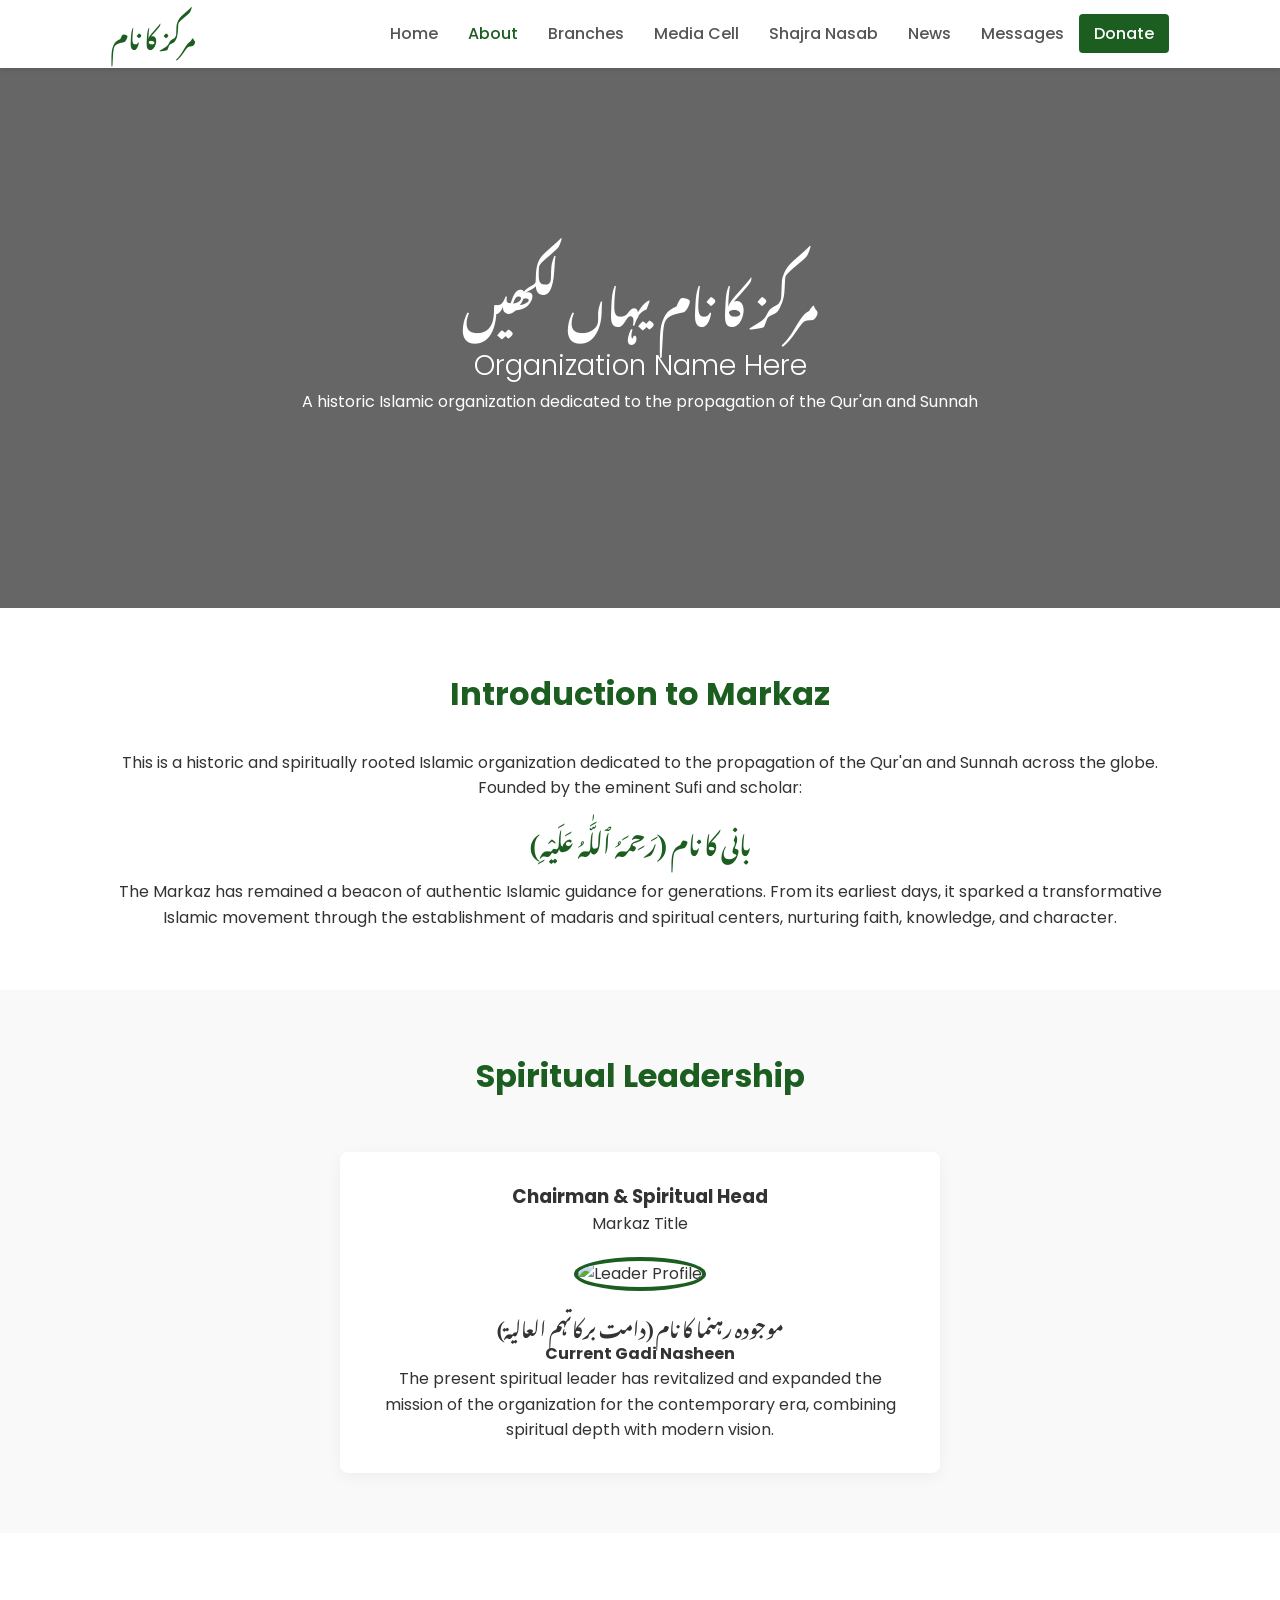
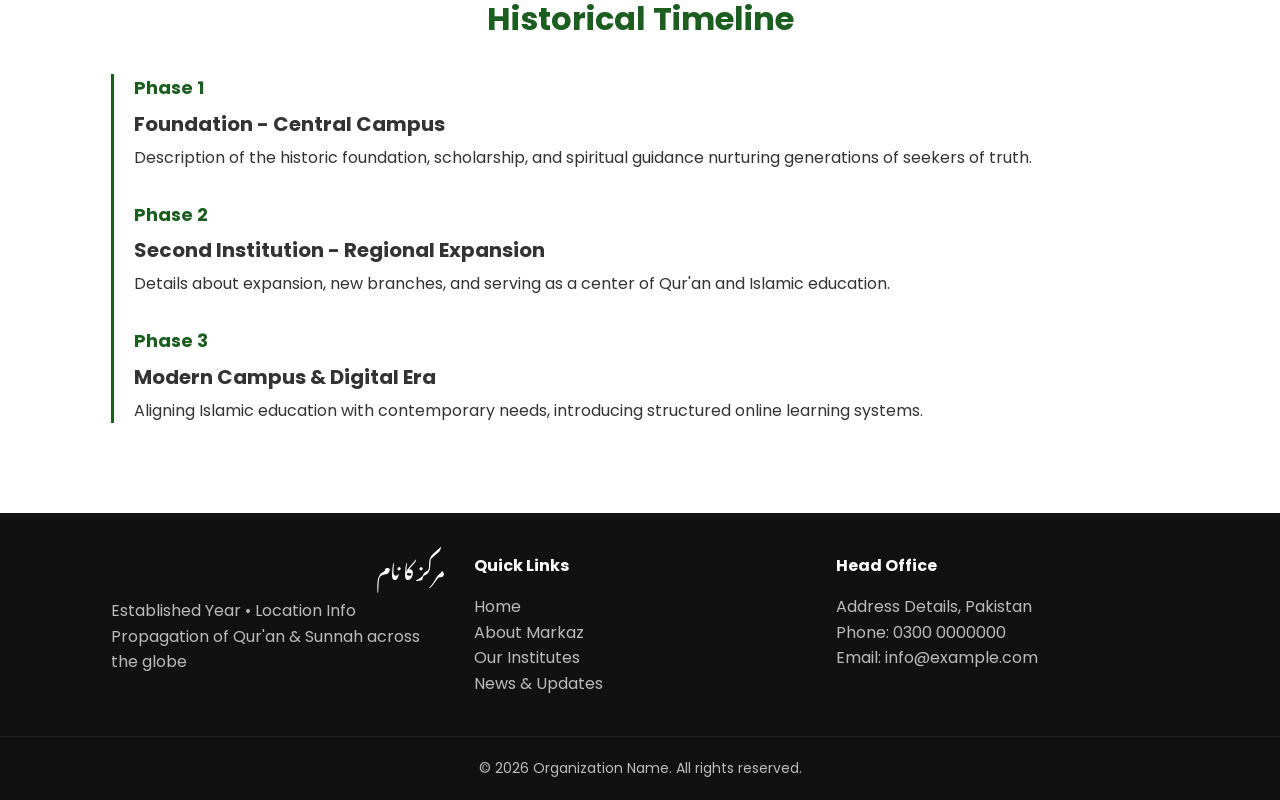
==== index.html @ 54fea9aa "Create index.html" ====
<!DOCTYPE html>
<html lang="en">
<head>
    <meta charset="UTF-8">
    <meta name="viewport" content="width=device-width, initial-scale=1.0">
    <title>About - Islamic Organization</title>
    <link href="https://fonts.googleapis.com/css2?family=Noto+Nastaliq+Urdu:wght@400;700&family=Poppins:wght@300;400;600;700&display=swap" rel="stylesheet">
    
    <style>
        /* General Reset */
        * {
            margin: 0;
            padding: 0;
            box-sizing: border-box;
        }
        body {
            font-family: 'Poppins', sans-serif;
            line-height: 1.6;
            color: #333;
            background-color: #fff;
        }
        .container {
            width: 85%;
            max-width: 1200px;
            margin: 0 auto;
            padding: 0 15px;
        }
        .text-center { text-align: center; }
        .bg-light { background-color: #f9f9f9; }
        .urdu-text {
            font-family: 'Noto Nastaliq Urdu', serif;
            direction: rtl;
        }

        /* Header & Nav */
        .main-header {
            background: #ffffff;
            box-shadow: 0 2px 5px rgba(0,0,0,0.1);
            padding: 15px 0;
            position: sticky;
            top: 0;
            z-index: 1000;
        }
        .header-flex {
            display: flex;
            justify-content: space-between;
            align-items: center;
        }
        .logo {
            font-size: 24px;
            font-weight: bold;
            color: #1b5e20;
        }
        .navbar ul {
            display: flex;
            list-style: none;
        }
        .navbar ul li a {
            text-decoration: none;
            color: #555;
            padding: 8px 15px;
            font-weight: 500;
            transition: color 0.3s;
        }
        .navbar ul li a:hover, .navbar ul li a.active {
            color: #1b5e20;
        }
        .donate-btn {
            background: #1b5e20;
            color: #fff !important;
            border-radius: 4px;
        }

        /* Hero Section */
        .hero {
            height: 60vh;
            display: flex;
            align-items: center;
            justify-content: center;
            text-align: center;
            color: #fff;
            /* Aap background image ka path yahan change kar sakte hain */
            background: linear-gradient(rgba(0,0,0,0.6), rgba(0,0,0,0.6)), url('images/bg.PNG') no-repeat center center/cover;
        }
        .hero-content h1 { font-size: 45px; margin-bottom: 10px; }
        .hero-content h2 { font-size: 28px; font-weight: 300; }

        /* Sections */
        .section { padding: 60px 0; }
        .section h2 {
            font-size: 32px;
            margin-bottom: 30px;
            color: #1b5e20;
        }
        .highlight-text {
            color: #1b5e20;
            margin: 20px 0;
            font-size: 24px;
        }

        /* Leader Card */
        .leader-card {
            background: #fff;
            padding: 30px;
            border-radius: 8px;
            box-shadow: 0 4px 15px rgba(0,0,0,0.05);
            display: inline-block;
            max-width: 600px;
            margin-top: 20px;
        }
        .leader-img img {
            width: 200px;
            height: 200px;
            border-radius: 50%;
            object-fit: cover;
            margin: 20px 0;
            border: 4px solid #1b5e20;
        }

        /* Timeline Layout */
        .timeline {
            border-left: 3px solid #1b5e20;
            padding-left: 20px;
            margin-top: 30px;
        }
        .timeline-item {
            margin-bottom: 30px;
            position: relative;
        }
        .timeline-date {
            font-weight: bold;
            color: #1b5e20;
            font-size: 18px;
        }
        .timeline-content h3 { font-size: 20px; margin: 5px 0; }

        /* Footer */
        .main-footer {
            background: #111;
            color: #bbb;
            padding: 40px 0 20px;
        }
        .footer-grid {
            display: grid;
            grid-template-columns: repeat(auto-fit, minmax(250px, 1fr));
            gap: 30px;
        }
        .footer-grid h3, .footer-grid h4 { color: #fff; margin-bottom: 15px; }
        .footer-links ul { list-style: none; }
        .footer-links ul li a { color: #bbb; text-decoration: none; }
        .footer-links ul li a:hover { color: #fff; }
        .footer-bottom {
            margin-top: 40px;
            border-top: 1px solid #222;
            padding-top: 20px;
            font-size: 14px;
        }
    </style>
</head>
<body>

    <header class="main-header">
        <div class="container header-flex">
            <div class="logo urdu-text">مرکز کا نام</div>
            <nav class="navbar">
                <ul>
                    <li><a href="#">Home</a></li>
                    <li><a href="#" class="active">About</a></li>
                    <li><a href="#">Branches</a></li>
                    <li><a href="#">Media Cell</a></li>
                    <li><a href="#">Shajra Nasab</a></li>
                    <li><a href="#">News</a></li>
                    <li><a href="#">Messages</a></li>
                    <li><a href="#" class="donate-btn">Donate</a></li>
                </ul>
            </nav>
        </div>
    </header>

    <section class="hero">
        <div class="container hero-content">
            <h1 class="urdu-text">مرکز کا نام یہاں لکھیں</h1>
            <h2>Organization Name Here</h2>
            <p>A historic Islamic organization dedicated to the propagation of the Qur'an and Sunnah</p>
        </div>
    </section>

    <section class="section intro-section">
        <div class="container text-center">
            <h2>Introduction to Markaz</h2>
            <p>This is a historic and spiritually rooted Islamic organization dedicated to the propagation of the Qur'an and Sunnah across the globe. Founded by the eminent Sufi and scholar:</p>
            <h3 class="urdu-text highlight-text">بانی کا نام (رَحِمَهُ ٱللَّٰهُ عَلَيْهِ)</h3>
            <p>The Markaz has remained a beacon of authentic Islamic guidance for generations. From its earliest days, it sparked a transformative Islamic movement through the establishment of madaris and spiritual centers, nurturing faith, knowledge, and character.</p>
        </div>
    </section>

    <section class="section leadership-section bg-light">
        <div class="container text-center">
            <h2>Spiritual Leadership</h2>
            <div class="leader-card">
                <h3>Chairman & Spiritual Head</h3>
                <p class="sub-title">Markaz Title</p>
                <div class="leader-img">
                    <img src="images/profile.jpg" alt="Leader Profile">
                </div>
                <h3 class="urdu-text">موجودہ رہنما کا نام (دامت برکاتہم العالیۃ)</h3>
                <h4>Current Gadi Nasheen</h4>
                <p class="vision">The present spiritual leader has revitalized and expanded the mission of the organization for the contemporary era, combining spiritual depth with modern vision.</p>
            </div>
        </div>
    </section>

    <section class="section timeline-section">
        <div class="container">
            <h2 class="text-center">Historical Timeline</h2>
            <div class="timeline">
                <div class="timeline-item">
                    <div class="timeline-date">Phase 1</div>
                    <div class="timeline-content">
                        <h3>Foundation - Central Campus</h3>
                        <p>Description of the historic foundation, scholarship, and spiritual guidance nurturing generations of seekers of truth.</p>
                    </div>
                </div>
                <div class="timeline-item">
                    <div class="timeline-date">Phase 2</div>
                    <div class="timeline-content">
                        <h3>Second Institution - Regional Expansion</h3>
                        <p>Details about expansion, new branches, and serving as a center of Qur'an and Islamic education.</p>
                    </div>
                </div>
                <div class="timeline-item">
                    <div class="timeline-date">Phase 3</div>
                    <div class="timeline-content">
                        <h3>Modern Campus & Digital Era</h3>
                        <p>Aligning Islamic education with contemporary needs, introducing structured online learning systems.</p>
                    </div>
                </div>
            </div>
        </div>
    </section>

    <footer class="main-footer">
        <div class="container footer-grid">
            <div class="footer-about">
                <h3 class="urdu-text">مرکز کا نام</h3>
                <p>Established Year • Location Info</p>
                <p>Propagation of Qur'an & Sunnah across the globe</p>
            </div>
            <div class="footer-links">
                <h4>Quick Links</h4>
                <ul>
                    <li><a href="#">Home</a></li>
                    <li><a href="#">About Markaz</a></li>
                    <li><a href="#">Our Institutes</a></li>
                    <li><a href="#">News & Updates</a></li>
                </ul>
            </div>
            <div class="footer-contact">
                <h4>Head Office</h4>
                <p>Address Details, Pakistan</p>
                <p>Phone: 0300 0000000</p>
                <p>Email: info@example.com</p>
            </div>
        </div>
        <div class="footer-bottom text-center">
            <p>&copy; 2026 Organization Name. All rights reserved.</p>
        </div>
    </footer>

</body>
  </html>
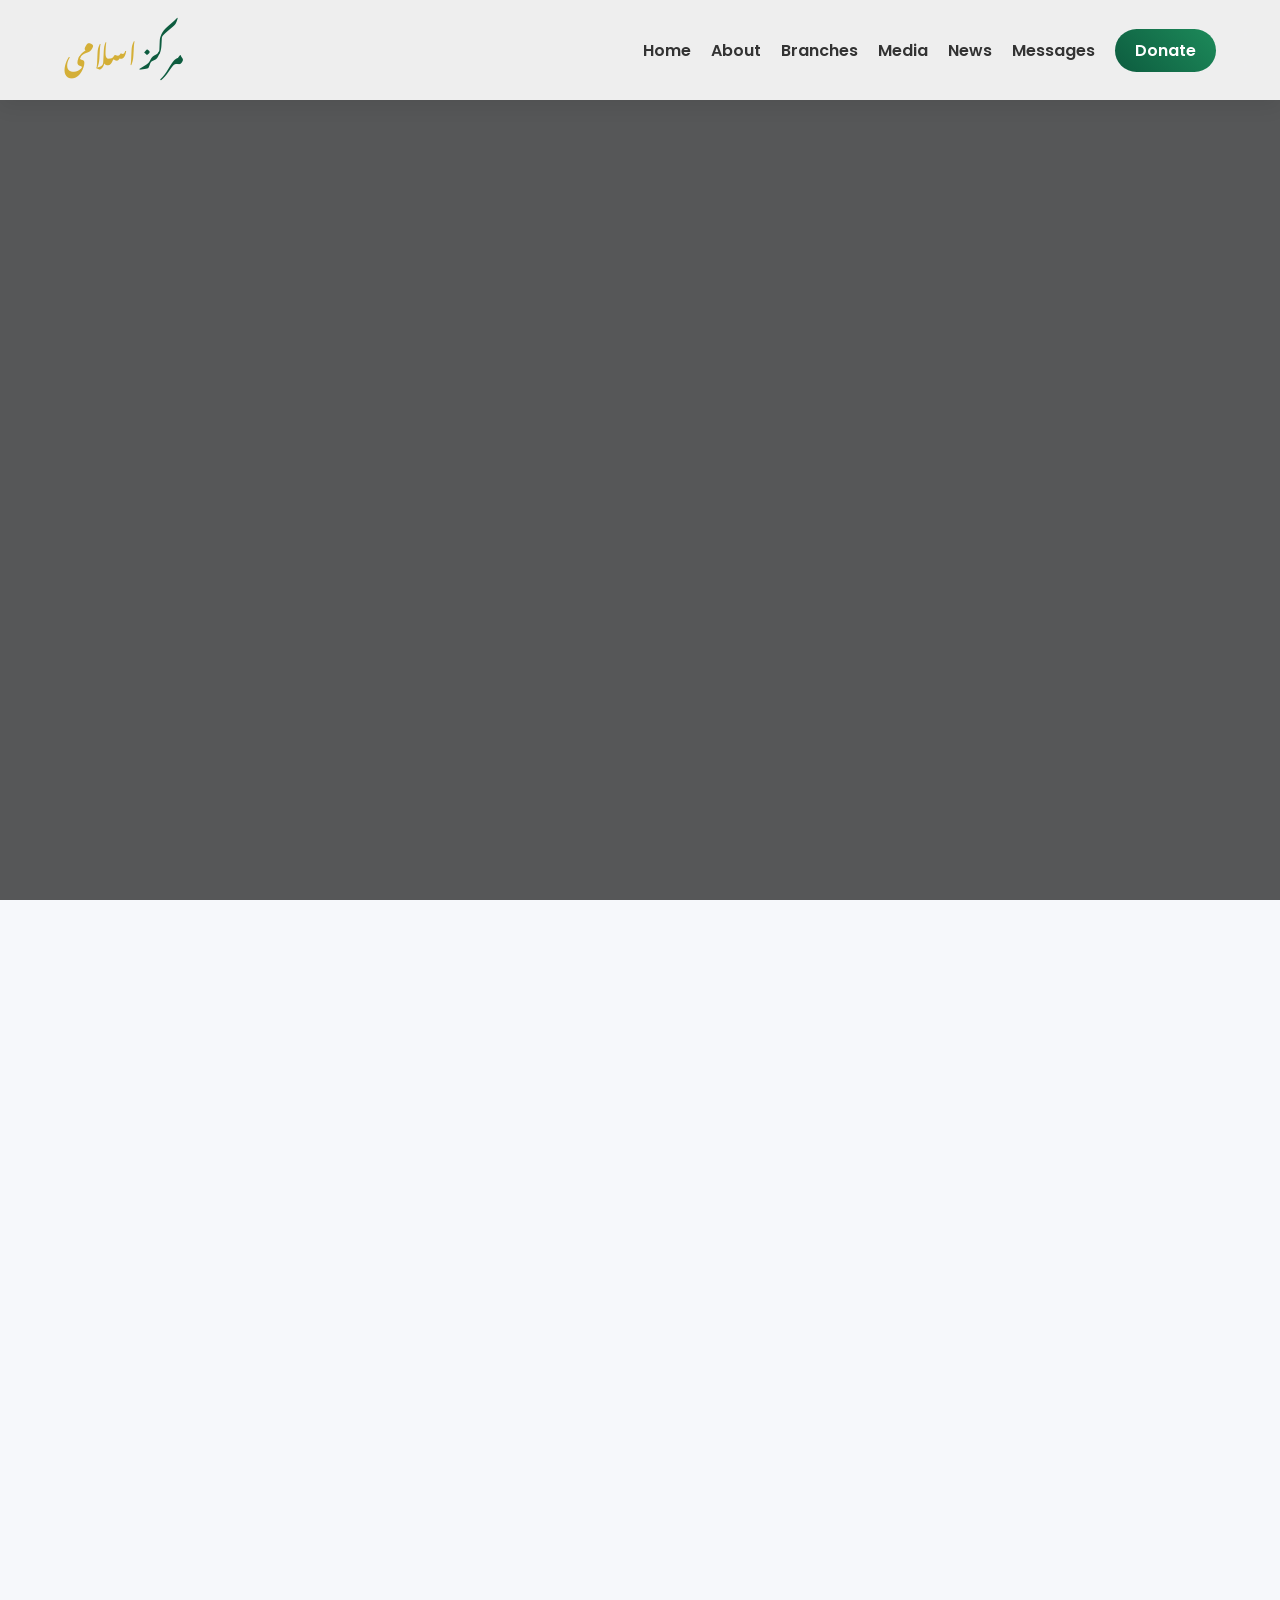
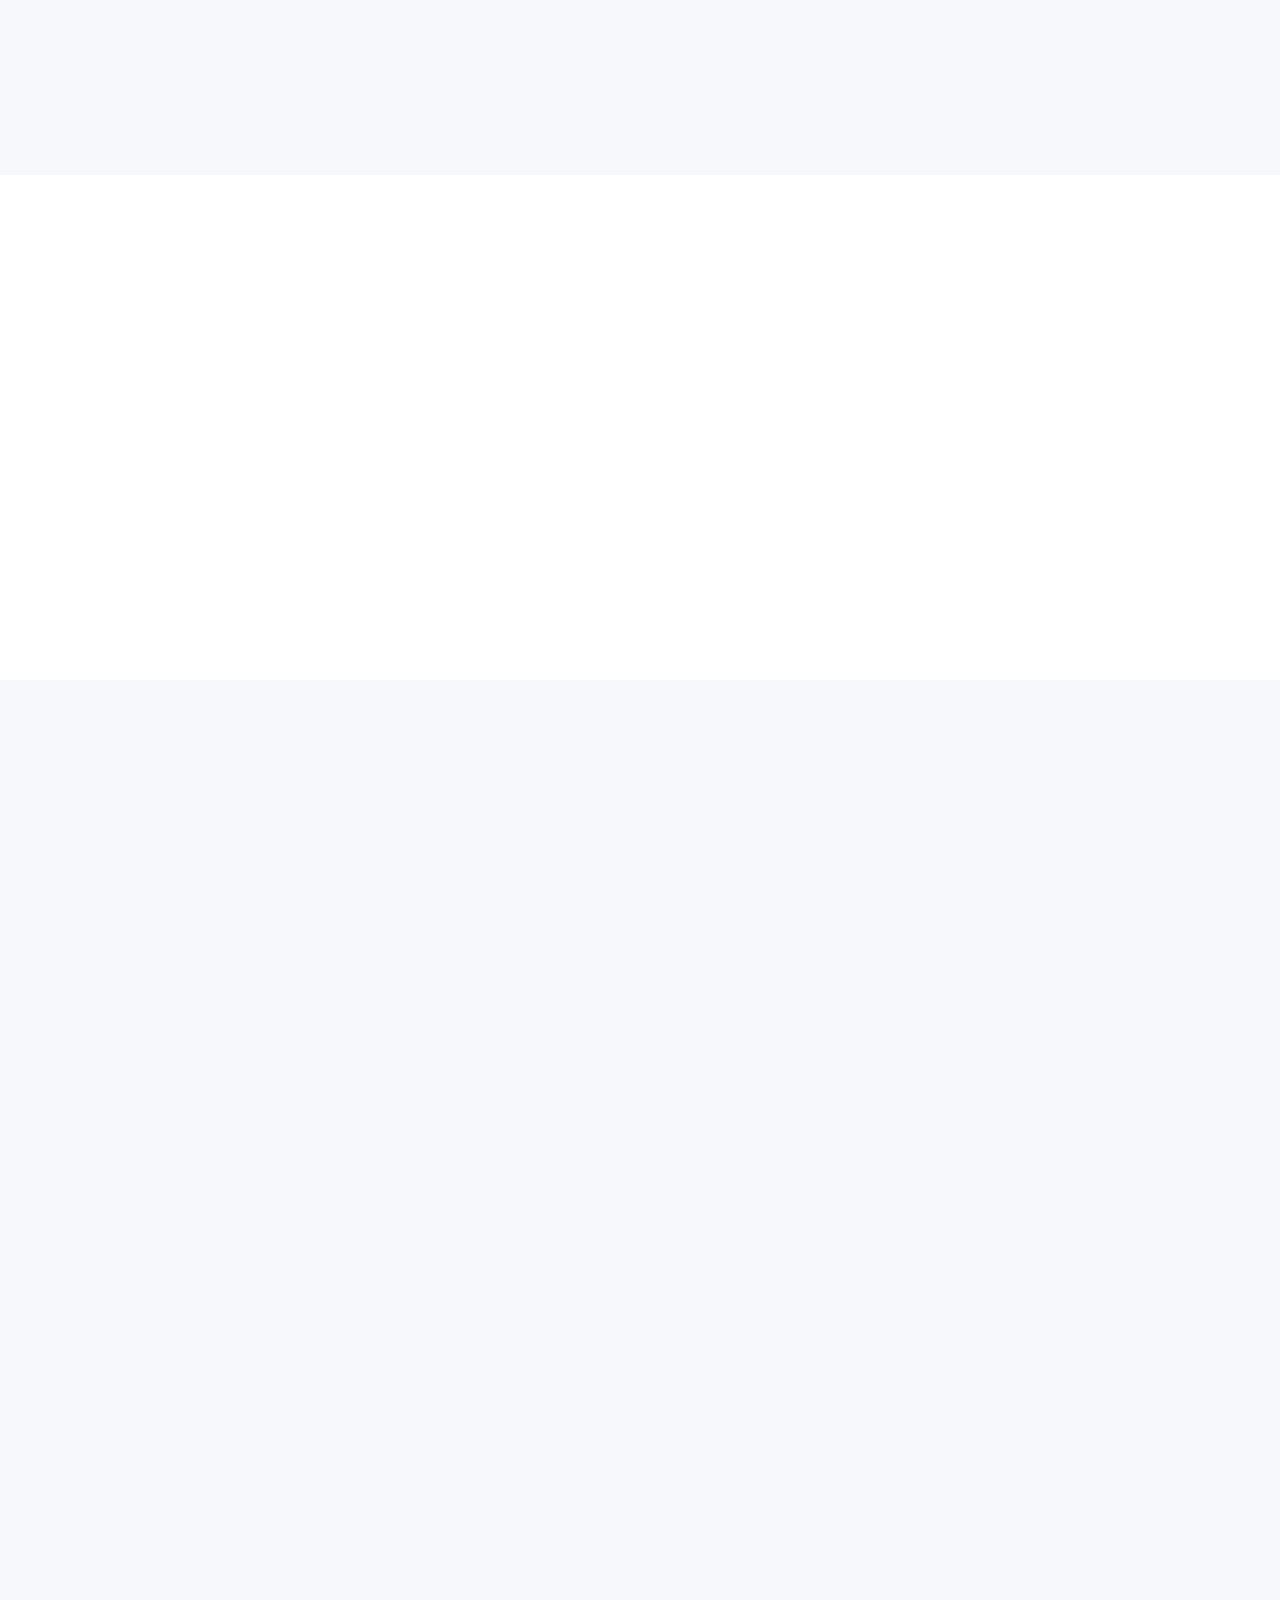
==== commit 71dbcb10: "Refactor index.html structure and styles" ====
--- a/index.html
+++ b/index.html
@@ -1,272 +1,747 @@
 <!DOCTYPE html>
 <html lang="en">
 <head>
-    <meta charset="UTF-8">
-    <meta name="viewport" content="width=device-width, initial-scale=1.0">
-    <title>About - Islamic Organization</title>
-    <link href="https://fonts.googleapis.com/css2?family=Noto+Nastaliq+Urdu:wght@400;700&family=Poppins:wght@300;400;600;700&display=swap" rel="stylesheet">
-    
-    <style>
-        /* General Reset */
-        * {
-            margin: 0;
-            padding: 0;
-            box-sizing: border-box;
-        }
-        body {
-            font-family: 'Poppins', sans-serif;
-            line-height: 1.6;
-            color: #333;
-            background-color: #fff;
-        }
-        .container {
-            width: 85%;
-            max-width: 1200px;
-            margin: 0 auto;
-            padding: 0 15px;
-        }
-        .text-center { text-align: center; }
-        .bg-light { background-color: #f9f9f9; }
-        .urdu-text {
-            font-family: 'Noto Nastaliq Urdu', serif;
-            direction: rtl;
-        }
-
-        /* Header & Nav */
-        .main-header {
-            background: #ffffff;
-            box-shadow: 0 2px 5px rgba(0,0,0,0.1);
-            padding: 15px 0;
-            position: sticky;
-            top: 0;
-            z-index: 1000;
-        }
-        .header-flex {
-            display: flex;
-            justify-content: space-between;
-            align-items: center;
-        }
-        .logo {
-            font-size: 24px;
-            font-weight: bold;
-            color: #1b5e20;
-        }
-        .navbar ul {
-            display: flex;
-            list-style: none;
-        }
-        .navbar ul li a {
-            text-decoration: none;
-            color: #555;
-            padding: 8px 15px;
-            font-weight: 500;
-            transition: color 0.3s;
-        }
-        .navbar ul li a:hover, .navbar ul li a.active {
-            color: #1b5e20;
-        }
-        .donate-btn {
-            background: #1b5e20;
-            color: #fff !important;
-            border-radius: 4px;
-        }
-
-        /* Hero Section */
-        .hero {
-            height: 60vh;
-            display: flex;
-            align-items: center;
-            justify-content: center;
-            text-align: center;
-            color: #fff;
-            /* Aap background image ka path yahan change kar sakte hain */
-            background: linear-gradient(rgba(0,0,0,0.6), rgba(0,0,0,0.6)), url('images/bg.PNG') no-repeat center center/cover;
-        }
-        .hero-content h1 { font-size: 45px; margin-bottom: 10px; }
-        .hero-content h2 { font-size: 28px; font-weight: 300; }
-
-        /* Sections */
-        .section { padding: 60px 0; }
-        .section h2 {
-            font-size: 32px;
-            margin-bottom: 30px;
-            color: #1b5e20;
-        }
-        .highlight-text {
-            color: #1b5e20;
-            margin: 20px 0;
-            font-size: 24px;
-        }
-
-        /* Leader Card */
-        .leader-card {
-            background: #fff;
-            padding: 30px;
-            border-radius: 8px;
-            box-shadow: 0 4px 15px rgba(0,0,0,0.05);
-            display: inline-block;
-            max-width: 600px;
-            margin-top: 20px;
-        }
-        .leader-img img {
-            width: 200px;
-            height: 200px;
-            border-radius: 50%;
-            object-fit: cover;
-            margin: 20px 0;
-            border: 4px solid #1b5e20;
-        }
-
-        /* Timeline Layout */
-        .timeline {
-            border-left: 3px solid #1b5e20;
-            padding-left: 20px;
-            margin-top: 30px;
-        }
-        .timeline-item {
-            margin-bottom: 30px;
-            position: relative;
-        }
-        .timeline-date {
-            font-weight: bold;
-            color: #1b5e20;
-            font-size: 18px;
-        }
-        .timeline-content h3 { font-size: 20px; margin: 5px 0; }
-
-        /* Footer */
-        .main-footer {
-            background: #111;
-            color: #bbb;
-            padding: 40px 0 20px;
-        }
-        .footer-grid {
-            display: grid;
-            grid-template-columns: repeat(auto-fit, minmax(250px, 1fr));
-            gap: 30px;
-        }
-        .footer-grid h3, .footer-grid h4 { color: #fff; margin-bottom: 15px; }
-        .footer-links ul { list-style: none; }
-        .footer-links ul li a { color: #bbb; text-decoration: none; }
-        .footer-links ul li a:hover { color: #fff; }
-        .footer-bottom {
-            margin-top: 40px;
-            border-top: 1px solid #222;
-            padding-top: 20px;
-            font-size: 14px;
-        }
-    </style>
+<meta charset="UTF-8">
+<meta name="viewport" content="width=device-width, initial-scale=1.0">
+
+<title>Islamic Organization</title>
+
+<link href="https://fonts.googleapis.com/css2?family=Poppins:wght@300;400;500;600;700;800&family=Noto+Nastaliq+Urdu:wght@400;700&display=swap" rel="stylesheet">
+
+<style>
+
+:root{
+--primary:#0d5c3f;
+--secondary:#1d8a5a;
+--gold:#d4af37;
+--dark:#0f172a;
+--light:#ffffff;
+--bg:#f6f8fb;
+}
+
+*{
+margin:0;
+padding:0;
+box-sizing:border-box;
+scroll-behavior:smooth;
+}
+
+body{
+font-family:'Poppins',sans-serif;
+background:var(--bg);
+color:#333;
+overflow-x:hidden;
+}
+
+.urdu{
+font-family:'Noto Nastaliq Urdu',serif;
+direction:rtl;
+}
+
+.container{
+width:90%;
+max-width:1300px;
+margin:auto;
+}
+
+/* ======================
+NAVBAR
+====================== */
+
+header{
+position:fixed;
+top:0;
+left:0;
+width:100%;
+z-index:999;
+backdrop-filter:blur(15px);
+background:rgba(255,255,255,.9);
+box-shadow:0 5px 20px rgba(0,0,0,.08);
+}
+
+.navbar{
+display:flex;
+justify-content:space-between;
+align-items:center;
+padding:15px 0;
+}
+
+.logo{
+font-size:28px;
+font-weight:800;
+color:var(--primary);
+}
+
+.logo span{
+color:var(--gold);
+}
+
+.nav-links{
+display:flex;
+gap:20px;
+list-style:none;
+}
+
+.nav-links a{
+text-decoration:none;
+color:#333;
+font-weight:600;
+transition:.3s;
+}
+
+.nav-links a:hover{
+color:var(--primary);
+}
+
+.donate-btn{
+background:linear-gradient(45deg,var(--primary),var(--secondary));
+color:white!important;
+padding:10px 20px;
+border-radius:30px;
+}
+
+/* ======================
+HERO SECTION
+====================== */
+
+.hero{
+min-height:100vh;
+background:
+linear-gradient(rgba(0,0,0,.65),rgba(0,0,0,.65)),
+url('images/bg.PNG');
+background-size:cover;
+background-position:center;
+display:flex;
+align-items:center;
+justify-content:center;
+text-align:center;
+color:white;
+padding:120px 20px 50px;
+}
+
+.hero-content{
+max-width:900px;
+}
+
+.hero-content h1{
+font-size:55px;
+margin-bottom:15px;
+}
+
+.hero-content h2{
+font-size:30px;
+font-weight:300;
+margin-bottom:20px;
+}
+
+.hero-content p{
+font-size:18px;
+line-height:1.8;
+margin-bottom:35px;
+}
+
+.hero-btns{
+display:flex;
+justify-content:center;
+gap:15px;
+flex-wrap:wrap;
+}
+
+.btn{
+padding:14px 30px;
+border-radius:40px;
+text-decoration:none;
+font-weight:600;
+transition:.4s;
+}
+
+.btn-primary{
+background:var(--gold);
+color:#000;
+}
+
+.btn-primary:hover{
+transform:translateY(-4px);
+}
+
+.btn-outline{
+border:2px solid white;
+color:white;
+}
+
+.btn-outline:hover{
+background:white;
+color:black;
+}
+
+/* ======================
+ABOUT SECTION
+====================== */
+
+.section{
+padding:100px 0;
+}
+
+.section-title{
+text-align:center;
+margin-bottom:60px;
+}
+
+.section-title h2{
+font-size:42px;
+color:var(--primary);
+margin-bottom:10px;
+}
+
+.section-title p{
+color:#777;
+max-width:700px;
+margin:auto;
+}
+
+.about-grid{
+display:grid;
+grid-template-columns:1fr 1fr;
+gap:50px;
+align-items:center;
+}
+
+.about-image img{
+width:100%;
+border-radius:20px;
+box-shadow:0 20px 40px rgba(0,0,0,.15);
+}
+
+.about-content h3{
+font-size:32px;
+color:var(--primary);
+margin-bottom:20px;
+}
+
+.about-content p{
+line-height:1.9;
+margin-bottom:15px;
+}
+
+.highlight-box{
+background:white;
+padding:25px;
+border-left:5px solid var(--gold);
+border-radius:15px;
+margin-top:20px;
+box-shadow:0 10px 25px rgba(0,0,0,.08);
+}
+
+.highlight-box h4{
+color:var(--primary);
+margin-bottom:10px;
+}
+
+/* ======================
+SCROLL ANIMATION
+====================== */
+
+.reveal{
+opacity:0;
+transform:translateY(60px);
+transition:all 1s ease;
+}
+
+.reveal.active{
+opacity:1;
+transform:translateY(0);
+}
+
+/* ======================
+MOBILE
+====================== */
+
+@media(max-width:900px){
+
+.nav-links{
+display:none;
+}
+
+.hero-content h1{
+font-size:38px;
+}
+
+.hero-content h2{
+font-size:22px;
+}
+
+.about-grid{
+grid-template-columns:1fr;
+}
+
+.section-title h2{
+font-size:32px;
+}
+
+}
+
+</style>
 </head>
 <body>
 
-    <header class="main-header">
-        <div class="container header-flex">
-            <div class="logo urdu-text">مرکز کا نام</div>
-            <nav class="navbar">
-                <ul>
-                    <li><a href="#">Home</a></li>
-                    <li><a href="#" class="active">About</a></li>
-                    <li><a href="#">Branches</a></li>
-                    <li><a href="#">Media Cell</a></li>
-                    <li><a href="#">Shajra Nasab</a></li>
-                    <li><a href="#">News</a></li>
-                    <li><a href="#">Messages</a></li>
-                    <li><a href="#" class="donate-btn">Donate</a></li>
-                </ul>
-            </nav>
-        </div>
-    </header>
-
-    <section class="hero">
-        <div class="container hero-content">
-            <h1 class="urdu-text">مرکز کا نام یہاں لکھیں</h1>
-            <h2>Organization Name Here</h2>
-            <p>A historic Islamic organization dedicated to the propagation of the Qur'an and Sunnah</p>
-        </div>
-    </section>
-
-    <section class="section intro-section">
-        <div class="container text-center">
-            <h2>Introduction to Markaz</h2>
-            <p>This is a historic and spiritually rooted Islamic organization dedicated to the propagation of the Qur'an and Sunnah across the globe. Founded by the eminent Sufi and scholar:</p>
-            <h3 class="urdu-text highlight-text">بانی کا نام (رَحِمَهُ ٱللَّٰهُ عَلَيْهِ)</h3>
-            <p>The Markaz has remained a beacon of authentic Islamic guidance for generations. From its earliest days, it sparked a transformative Islamic movement through the establishment of madaris and spiritual centers, nurturing faith, knowledge, and character.</p>
-        </div>
-    </section>
-
-    <section class="section leadership-section bg-light">
-        <div class="container text-center">
-            <h2>Spiritual Leadership</h2>
-            <div class="leader-card">
-                <h3>Chairman & Spiritual Head</h3>
-                <p class="sub-title">Markaz Title</p>
-                <div class="leader-img">
-                    <img src="images/profile.jpg" alt="Leader Profile">
-                </div>
-                <h3 class="urdu-text">موجودہ رہنما کا نام (دامت برکاتہم العالیۃ)</h3>
-                <h4>Current Gadi Nasheen</h4>
-                <p class="vision">The present spiritual leader has revitalized and expanded the mission of the organization for the contemporary era, combining spiritual depth with modern vision.</p>
-            </div>
-        </div>
-    </section>
-
-    <section class="section timeline-section">
-        <div class="container">
-            <h2 class="text-center">Historical Timeline</h2>
-            <div class="timeline">
-                <div class="timeline-item">
-                    <div class="timeline-date">Phase 1</div>
-                    <div class="timeline-content">
-                        <h3>Foundation - Central Campus</h3>
-                        <p>Description of the historic foundation, scholarship, and spiritual guidance nurturing generations of seekers of truth.</p>
-                    </div>
-                </div>
-                <div class="timeline-item">
-                    <div class="timeline-date">Phase 2</div>
-                    <div class="timeline-content">
-                        <h3>Second Institution - Regional Expansion</h3>
-                        <p>Details about expansion, new branches, and serving as a center of Qur'an and Islamic education.</p>
-                    </div>
-                </div>
-                <div class="timeline-item">
-                    <div class="timeline-date">Phase 3</div>
-                    <div class="timeline-content">
-                        <h3>Modern Campus & Digital Era</h3>
-                        <p>Aligning Islamic education with contemporary needs, introducing structured online learning systems.</p>
-                    </div>
-                </div>
-            </div>
-        </div>
-    </section>
-
-    <footer class="main-footer">
-        <div class="container footer-grid">
-            <div class="footer-about">
-                <h3 class="urdu-text">مرکز کا نام</h3>
-                <p>Established Year • Location Info</p>
-                <p>Propagation of Qur'an & Sunnah across the globe</p>
-            </div>
-            <div class="footer-links">
-                <h4>Quick Links</h4>
-                <ul>
-                    <li><a href="#">Home</a></li>
-                    <li><a href="#">About Markaz</a></li>
-                    <li><a href="#">Our Institutes</a></li>
-                    <li><a href="#">News & Updates</a></li>
-                </ul>
-            </div>
-            <div class="footer-contact">
-                <h4>Head Office</h4>
-                <p>Address Details, Pakistan</p>
-                <p>Phone: 0300 0000000</p>
-                <p>Email: info@example.com</p>
-            </div>
-        </div>
-        <div class="footer-bottom text-center">
-            <p>&copy; 2026 Organization Name. All rights reserved.</p>
-        </div>
-    </footer>
-
-</body>
-  </html>
-      
+<!-- HEADER -->
+
+<header>
+
+<div class="container navbar">
+
+<div class="logo urdu">
+مرکز <span>اسلامی</span>
+</div>
+
+<ul class="nav-links">
+
+<li><a href="#">Home</a></li>
+
+<li><a href="#">About</a></li>
+
+<li><a href="#">Branches</a></li>
+
+<li><a href="#">Media</a></li>
+
+<li><a href="#">News</a></li>
+
+<li><a href="#">Messages</a></li>
+
+<li><a href="#" class="donate-btn">Donate</a></li>
+
+</ul>
+
+</div>
+
+</header>
+
+<!-- HERO -->
+
+<section class="hero">
+
+<div class="hero-content reveal">
+
+<h1 class="urdu">
+مرکزِ فیضانِ قرآن و سنت
+</h1>
+
+<h2>
+Islamic Educational & Spiritual Organization
+</h2>
+
+<p>
+Dedicated to spreading the teachings of the Holy Qur'an and Sunnah,
+providing spiritual guidance, education, and social welfare services
+for communities around the world.
+</p>
+
+<div class="hero-btns">
+
+<a href="#" class="btn btn-primary">
+Explore More
+</a>
+
+<a href="#" class="btn btn-outline">
+Our Mission
+</a>
+
+</div>
+
+</div>
+
+</section>
+
+<!-- ABOUT -->
+
+<section class="section">
+
+<div class="container">
+
+<div class="section-title reveal">
+
+<h2>About Our Organization</h2>
+
+<p>
+A legacy of knowledge, spirituality, service and leadership dedicated
+to preserving authentic Islamic teachings.
+</p>
+
+</div>
+
+<div class="about-grid">
+
+<div class="about-image reveal">
+
+<img src="images/profile.jpg" alt="Organization">
+
+</div>
+
+<div class="about-content reveal">
+
+<h3>Introduction To Our Markaz</h3>
+
+<p>
+Our organization serves as a center of Islamic learning,
+spiritual growth and community development. Through educational
+institutions, welfare projects and guidance programs, we strive
+to strengthen faith and character in society.
+</p>
+
+<p>
+For generations, our scholars and leaders have worked tirelessly
+to spread the message of peace, knowledge and service while
+maintaining the rich traditions of Islamic scholarship.
+</p>
+
+<div class="highlight-box">
+
+<h4 class="urdu">
+بانیِ مرکز
+</h4>
+
+<p>
+حضرت علامہ و شیخِ طریقت رحمہ اللہ تعالیٰ علیہ
+کی علمی و روحانی خدمات آج بھی اس ادارے کی بنیاد ہیں۔
+</p>
+
+</div>
+
+</div>
+
+</div>
+
+</div>
+
+</section><!-- ===================================
+LEADERSHIP SECTION
+=================================== -->
+
+<section class="section" style="background:#ffffff;">
+
+<div class="container">
+
+<div class="section-title reveal">
+
+<h2>Spiritual Leadership</h2>
+
+<p>
+Guiding the mission of faith, education and service through wisdom,
+vision and dedication.
+</p>
+
+</div>
+
+<div class="leader-card reveal">
+
+<div class="leader-image">
+
+<img src="images/profile.jpg" alt="Leader">
+
+</div>
+
+<div class="leader-content">
+
+<h3 class="urdu">
+حضرت صاحب دامت برکاتہم العالیہ
+</h3>
+
+<h4>Chairman & Spiritual Head</h4>
+
+<p>
+The current spiritual leadership continues the mission of spreading
+Islamic teachings, supporting educational initiatives and guiding
+communities with wisdom and compassion.
+</p>
+
+</div>
+
+</div>
+
+</div>
+
+</section>
+
+
+<!-- ===================================
+TEAM SECTION
+=================================== -->
+
+<section class="section team-section">
+
+<div class="container">
+
+<div class="section-title reveal">
+
+<h2>Operating Team</h2>
+
+<p>
+The dedicated individuals responsible for managing and operating
+the organization.
+</p>
+
+</div>
+
+<div class="team-grid">
+
+<!-- CARD 1 -->
+
+<div class="team-card reveal">
+
+<div class="team-icon">
+👨‍💼
+</div>
+
+<h3>Usman Ali Rizvi</h3>
+
+<span class="team-role">
+Head Of Staff
+</span>
+
+<p>
+Responsible for overall administration,
+management and operational supervision
+of the organization.
+</p>
+
+</div>
+
+<!-- CARD 2 -->
+
+<div class="team-card reveal">
+
+<div class="team-icon">
+✈️
+</div>
+
+<h3>Azeem Aftab</h3>
+
+<span class="team-role">
+Pilot
+</span>
+
+<p>
+Supporting organizational missions,
+travel operations and strategic field activities.
+</p>
+
+</div>
+
+<!-- CARD 3 -->
+
+<div class="team-card reveal">
+
+<div class="team-icon">
+📋
+</div>
+
+<h3>Abdullah</h3>
+
+<span class="team-role">
+Management Team
+</span>
+
+<p>
+Handling coordination, planning,
+communication and daily operational tasks.
+</p>
+
+</div>
+
+</div>
+
+</div>
+
+</section>
+
+
+<!-- ===================================
+STATISTICS SECTION
+=================================== -->
+
+<section class="section stats-section">
+
+<div class="container">
+
+<div class="stats-grid">
+
+<div class="stat-box reveal">
+
+<h2>25+</h2>
+
+<p>Branches</p>
+
+</div>
+
+<div class="stat-box reveal">
+
+<h2>50K+</h2>
+
+<p>Students Guided</p>
+
+</div>
+
+<div class="stat-box reveal">
+
+<h2>100+</h2>
+
+<p>Scholars</p>
+
+</div>
+
+<div class="stat-box reveal">
+
+<h2>30+</h2>
+
+<p>Years Of Service</p>
+
+</div>
+
+</div>
+
+</div>
+
+</section>
+
+
+<!-- ===================================
+TIMELINE SECTION
+=================================== -->
+
+<section class="section">
+
+<div class="container">
+
+<div class="section-title reveal">
+
+<h2>Historical Journey</h2>
+
+<p>
+Major milestones in the development
+and growth of our organization.
+</p>
+
+</div>
+
+<div class="timeline">
+
+<!-- ITEM -->
+
+<div class="timeline-item reveal">
+
+<div class="timeline-dot"></div>
+
+<div class="timeline-content">
+
+<span class="timeline-year">
+1990
+</span>
+
+<h3>Foundation Of Markaz</h3>
+
+<p>
+The organization was established with a mission
+to spread authentic Islamic education and guidance.
+</p>
+
+</div>
+
+</div>
+
+<!-- ITEM -->
+
+<div class="timeline-item reveal">
+
+<div class="timeline-dot"></div>
+
+<div class="timeline-content">
+
+<span class="timeline-year">
+2000
+</span>
+
+<h3>Expansion Of Educational Institutes</h3>
+
+<p>
+Multiple branches and educational centers
+were established across different regions.
+</p>
+
+</div>
+
+</div>
+
+<!-- ITEM -->
+
+<div class="timeline-item reveal">
+
+<div class="timeline-dot"></div>
+
+<div class="timeline-content">
+
+<span class="timeline-year">
+2010
+</span>
+
+<h3>Community Welfare Programs</h3>
+
+<p>
+Introduction of social welfare projects,
+charity initiatives and support programs.
+</p>
+
+</div>
+
+</div>
+
+<!-- ITEM -->
+
+<div class="timeline-item reveal">
+
+<div class="timeline-dot"></div>
+
+<div class="timeline-content">
+
+<span class="timeline-year">
+2020
+</span>
+
+<h3>Digital Transformation</h3>
+
+<p>
+Online education systems, digital media
+and modern communication platforms launched.
+</p>
+
+</div>
+
+</div>
+
+<!-- ITEM -->
+
+<div class="timeline-item reveal">
+
+<div class="timeline-dot"></div>
+
+<div class="timeline-content">
+
+<span class="timeline-year">
+2026
+</span>
+
+<h3>Global Outreach</h3>
+
+<p>
+Expanding educational and spiritual services
+to a worldwide audience through modern technology.
+</p>
+
+</div>
+
+</div>
+
+</div>
+
+</div>
+
+</section>
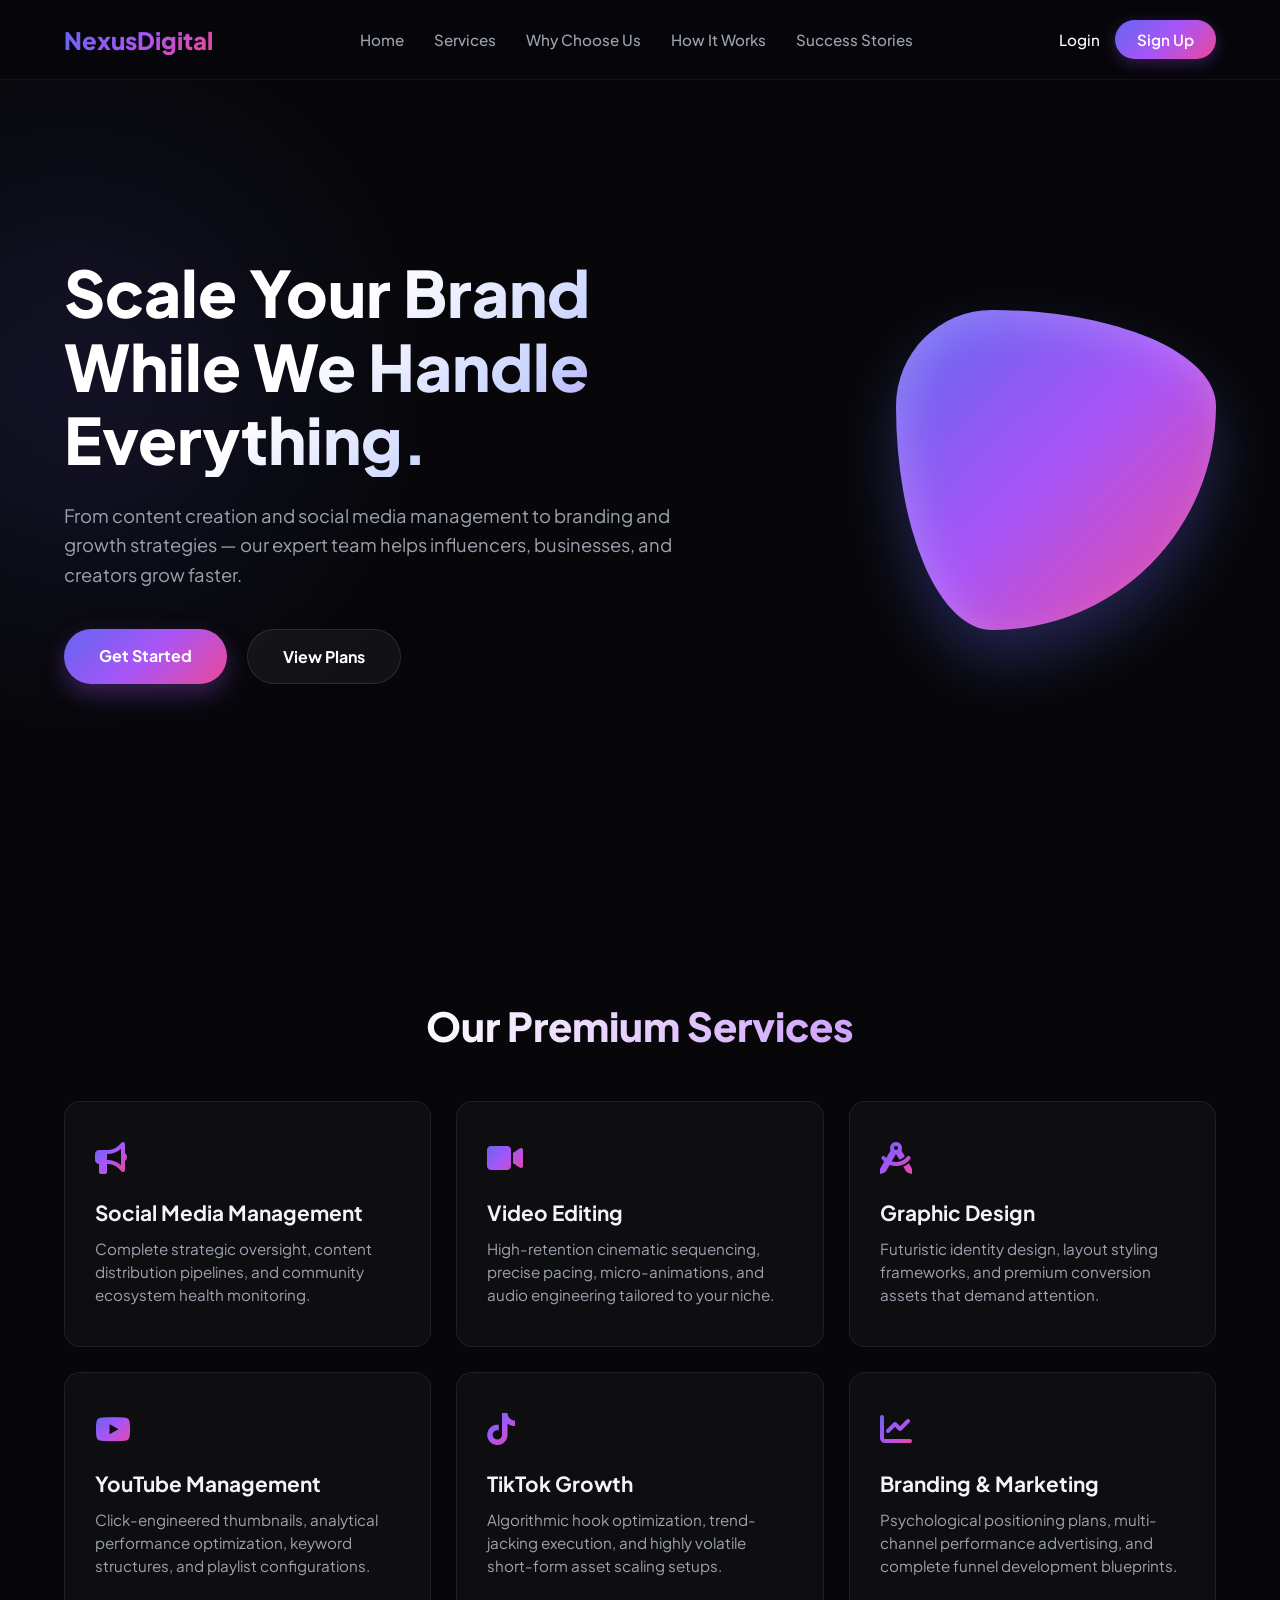
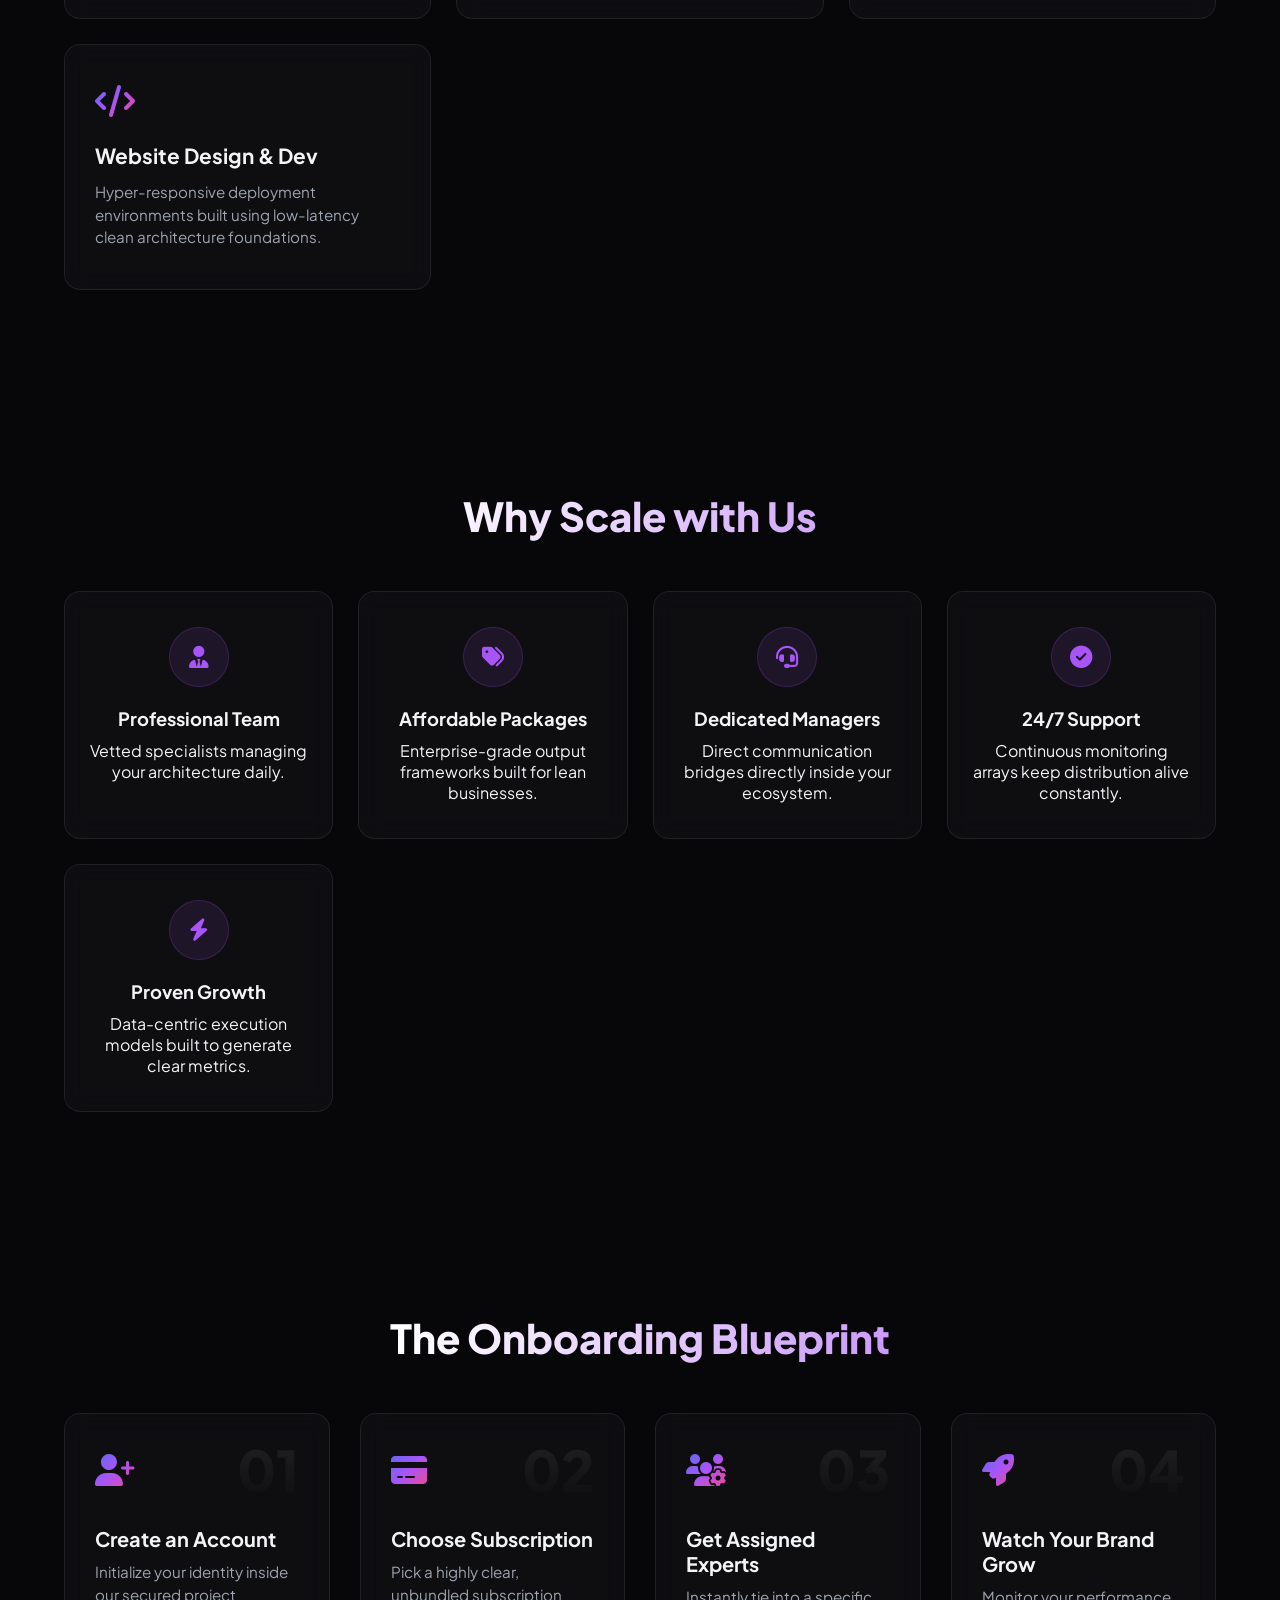
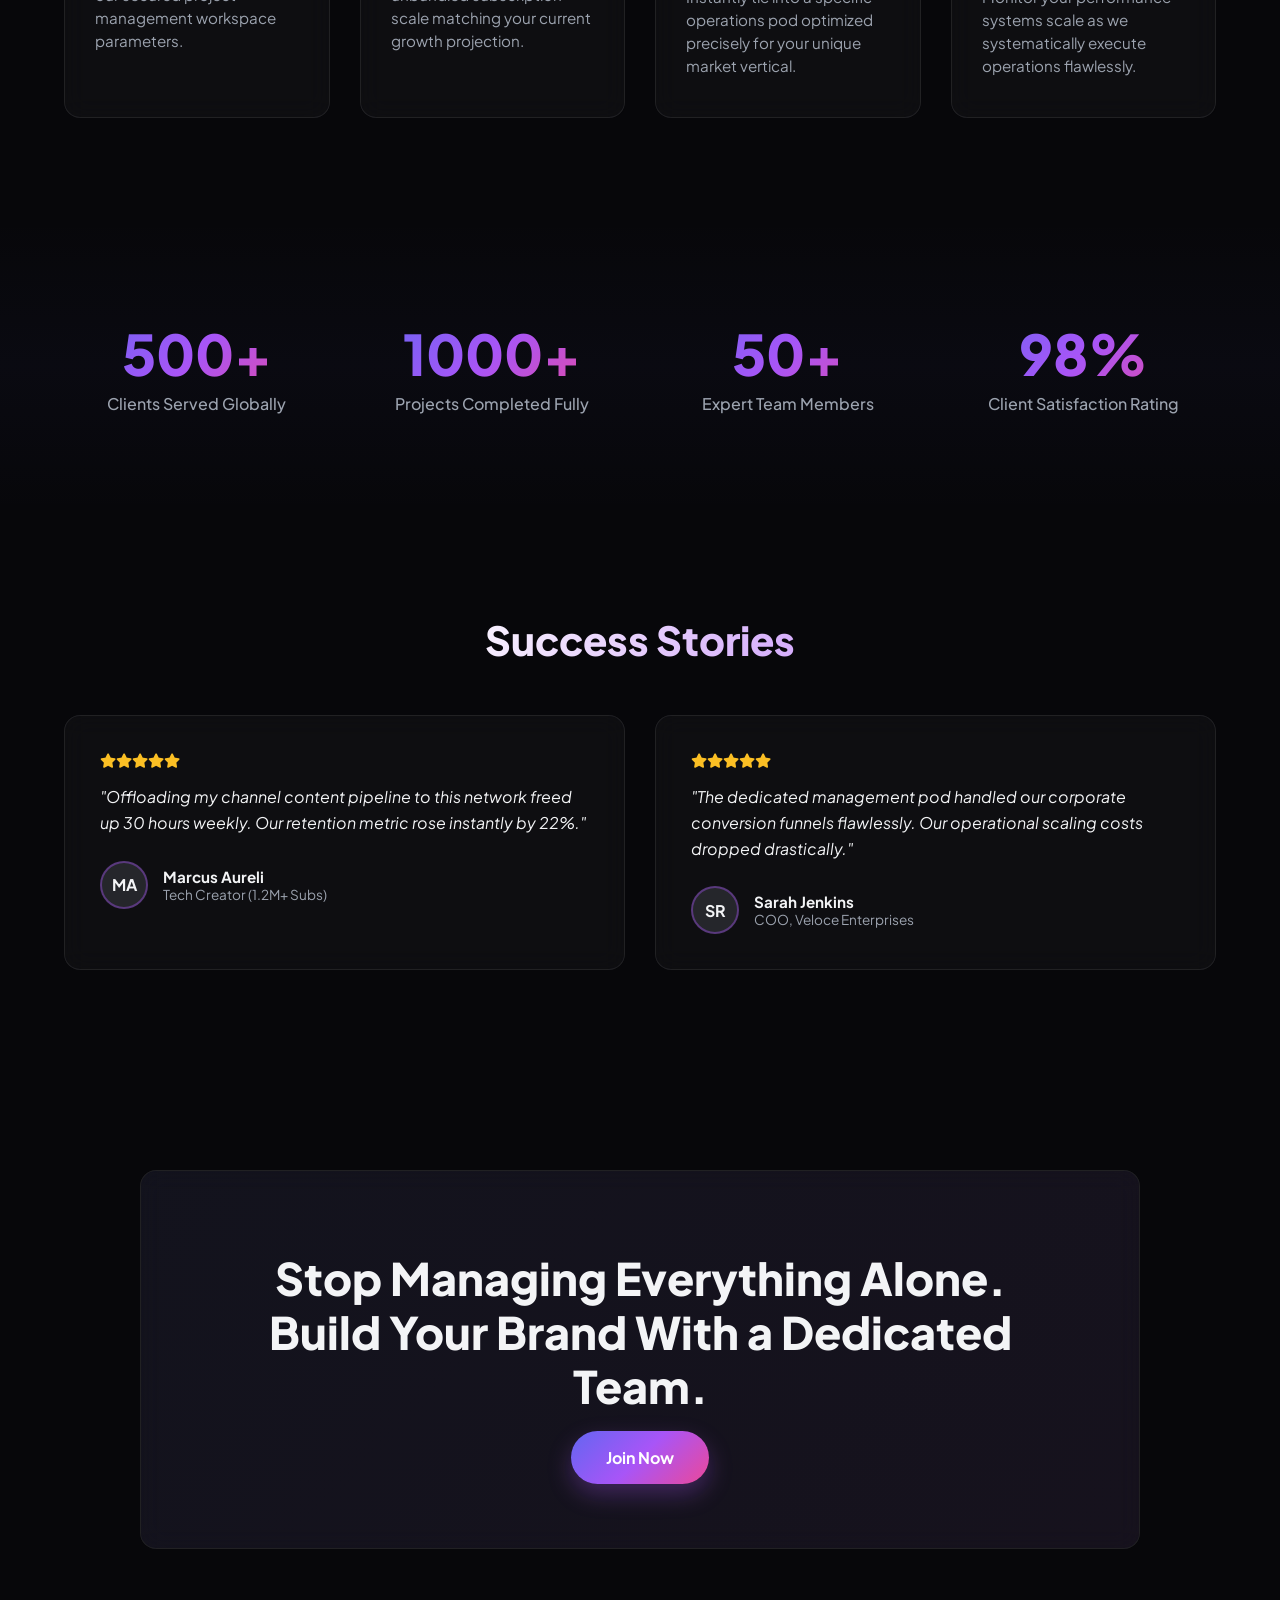
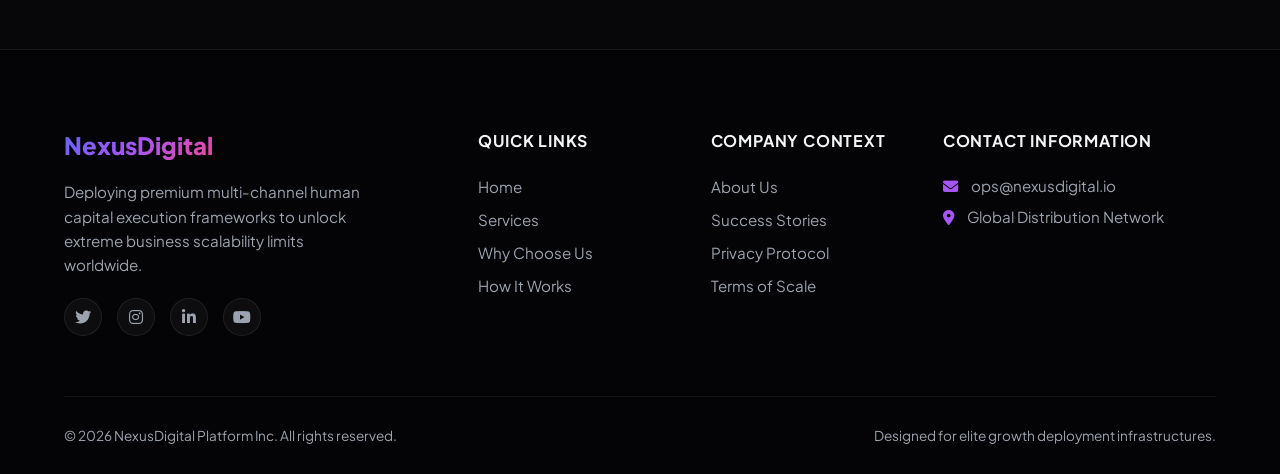
==== commit a4e3da7e: "Update fmt.Println message from 'Hello' to 'Goodbye'" ====
--- a/index.html
+++ b/index.html
@@ -1,747 +1,850 @@
 <!DOCTYPE html>
 <html lang="en">
 <head>
-<meta charset="UTF-8">
-<meta name="viewport" content="width=device-width, initial-scale=1.0">
-
-<title>Islamic Organization</title>
-
-<link href="https://fonts.googleapis.com/css2?family=Poppins:wght@300;400;500;600;700;800&family=Noto+Nastaliq+Urdu:wght@400;700&display=swap" rel="stylesheet">
-
-<style>
-
-:root{
---primary:#0d5c3f;
---secondary:#1d8a5a;
---gold:#d4af37;
---dark:#0f172a;
---light:#ffffff;
---bg:#f6f8fb;
-}
-
-*{
-margin:0;
-padding:0;
-box-sizing:border-box;
-scroll-behavior:smooth;
-}
-
-body{
-font-family:'Poppins',sans-serif;
-background:var(--bg);
-color:#333;
-overflow-x:hidden;
-}
-
-.urdu{
-font-family:'Noto Nastaliq Urdu',serif;
-direction:rtl;
-}
-
-.container{
-width:90%;
-max-width:1300px;
-margin:auto;
-}
-
-/* ======================
-NAVBAR
-====================== */
-
-header{
-position:fixed;
-top:0;
-left:0;
-width:100%;
-z-index:999;
-backdrop-filter:blur(15px);
-background:rgba(255,255,255,.9);
-box-shadow:0 5px 20px rgba(0,0,0,.08);
-}
-
-.navbar{
-display:flex;
-justify-content:space-between;
-align-items:center;
-padding:15px 0;
-}
-
-.logo{
-font-size:28px;
-font-weight:800;
-color:var(--primary);
-}
-
-.logo span{
-color:var(--gold);
-}
-
-.nav-links{
-display:flex;
-gap:20px;
-list-style:none;
-}
-
-.nav-links a{
-text-decoration:none;
-color:#333;
-font-weight:600;
-transition:.3s;
-}
-
-.nav-links a:hover{
-color:var(--primary);
-}
-
-.donate-btn{
-background:linear-gradient(45deg,var(--primary),var(--secondary));
-color:white!important;
-padding:10px 20px;
-border-radius:30px;
-}
-
-/* ======================
-HERO SECTION
-====================== */
-
-.hero{
-min-height:100vh;
-background:
-linear-gradient(rgba(0,0,0,.65),rgba(0,0,0,.65)),
-url('images/bg.PNG');
-background-size:cover;
-background-position:center;
-display:flex;
-align-items:center;
-justify-content:center;
-text-align:center;
-color:white;
-padding:120px 20px 50px;
-}
-
-.hero-content{
-max-width:900px;
-}
-
-.hero-content h1{
-font-size:55px;
-margin-bottom:15px;
-}
-
-.hero-content h2{
-font-size:30px;
-font-weight:300;
-margin-bottom:20px;
-}
-
-.hero-content p{
-font-size:18px;
-line-height:1.8;
-margin-bottom:35px;
-}
-
-.hero-btns{
-display:flex;
-justify-content:center;
-gap:15px;
-flex-wrap:wrap;
-}
-
-.btn{
-padding:14px 30px;
-border-radius:40px;
-text-decoration:none;
-font-weight:600;
-transition:.4s;
-}
-
-.btn-primary{
-background:var(--gold);
-color:#000;
-}
-
-.btn-primary:hover{
-transform:translateY(-4px);
-}
-
-.btn-outline{
-border:2px solid white;
-color:white;
-}
-
-.btn-outline:hover{
-background:white;
-color:black;
-}
-
-/* ======================
-ABOUT SECTION
-====================== */
-
-.section{
-padding:100px 0;
-}
-
-.section-title{
-text-align:center;
-margin-bottom:60px;
-}
-
-.section-title h2{
-font-size:42px;
-color:var(--primary);
-margin-bottom:10px;
-}
-
-.section-title p{
-color:#777;
-max-width:700px;
-margin:auto;
-}
-
-.about-grid{
-display:grid;
-grid-template-columns:1fr 1fr;
-gap:50px;
-align-items:center;
-}
-
-.about-image img{
-width:100%;
-border-radius:20px;
-box-shadow:0 20px 40px rgba(0,0,0,.15);
-}
-
-.about-content h3{
-font-size:32px;
-color:var(--primary);
-margin-bottom:20px;
-}
-
-.about-content p{
-line-height:1.9;
-margin-bottom:15px;
-}
-
-.highlight-box{
-background:white;
-padding:25px;
-border-left:5px solid var(--gold);
-border-radius:15px;
-margin-top:20px;
-box-shadow:0 10px 25px rgba(0,0,0,.08);
-}
-
-.highlight-box h4{
-color:var(--primary);
-margin-bottom:10px;
-}
-
-/* ======================
-SCROLL ANIMATION
-====================== */
-
-.reveal{
-opacity:0;
-transform:translateY(60px);
-transition:all 1s ease;
-}
-
-.reveal.active{
-opacity:1;
-transform:translateY(0);
-}
-
-/* ======================
-MOBILE
-====================== */
-
-@media(max-width:900px){
-
-.nav-links{
-display:none;
-}
-
-.hero-content h1{
-font-size:38px;
-}
-
-.hero-content h2{
-font-size:22px;
-}
-
-.about-grid{
-grid-template-columns:1fr;
-}
-
-.section-title h2{
-font-size:32px;
-}
-
-}
-
-</style>
+    <meta charset="UTF-8">
+    <meta name="viewport" content="width=device-width, initial-scale=1.0">
+    <title>NexusDigital | Premium Agency Platform</title>
+    <!-- Google Fonts & FontAwesome for Premium Look -->
+    <link href="https://fonts.googleapis.com/css2?family=Plus+Jakarta+Sans:wght@300;400;500;600;700;800&display=swap" rel="stylesheet">
+    <link rel="stylesheet" href="https://cdnjs.cloudflare.com/ajax/libs/font-awesome/6.4.0/css/all.min.css">
+    
+    <style>
+        :root {
+            --bg-dark: #07070a;
+            --card-bg: rgba(255, 255, 255, 0.03);
+            --card-border: rgba(255, 255, 255, 0.08);
+            --text-main: #f3f4f6;
+            --text-muted: #9ca3af;
+            --primary-gradient: linear-gradient(135deg, #6366f1 0%, #a855f7 50%, #ec4899 100%);
+            --accent-glow: rgba(168, 85, 247, 0.15);
+        }
+
+        * {
+            margin: 0;
+            padding: 0;
+            box-sizing: border-box;
+            font-family: 'Plus Jakarta Sans', sans-serif;
+            scroll-behavior: smooth;
+        }
+
+        body {
+            background-color: var(--bg-dark);
+            color: var(--text-main);
+            overflow-x: hidden;
+        }
+
+        /* Reusable Glassmorphism Base */
+        .glass-card {
+            background: var(--card-bg);
+            backdrop-filter: blur(12px);
+            -webkit-backdrop-filter: blur(12px);
+            border: 1px solid var(--card-border);
+            border-radius: 16px;
+            transition: all 0.4s cubic-bezier(0.16, 1, 0.3, 1);
+        }
+
+        .glass-card:hover {
+            transform: translateY(-5px);
+            border-color: rgba(168, 85, 247, 0.3);
+            box-shadow: 0 20px 40px rgba(0, 0, 0, 0.4), 0 0 20px var(--accent-glow);
+        }
+
+        /* Section Setup */
+        section {
+            padding: 100px 5%;
+            max-width: 1400px;
+            margin: 0 auto;
+        }
+
+        .section-title {
+            text-align: center;
+            font-size: 2.5rem;
+            font-weight: 800;
+            margin-bottom: 50px;
+            background: linear-gradient(120deg, #fff 30%, #a855f7 100%);
+            -webkit-background-clip: text;
+            -webkit-text-fill-color: transparent;
+        }
+
+        /* Navigation Bar */
+        .navbar {
+            position: fixed;
+            top: 0;
+            left: 0;
+            width: 100%;
+            padding: 20px 5%;
+            display: flex;
+            justify-content: space-between;
+            align-items: center;
+            z-index: 1000;
+            background: rgba(7, 7, 10, 0.7);
+            backdrop-filter: blur(10px);
+            border-bottom: 1px solid rgba(255, 255, 255, 0.05);
+        }
+
+        .logo {
+            font-size: 1.5rem;
+            font-weight: 800;
+            background: var(--primary-gradient);
+            -webkit-background-clip: text;
+            -webkit-text-fill-color: transparent;
+            text-decoration: none;
+        }
+
+        .nav-menu {
+            display: flex;
+            list-style: none;
+            gap: 30px;
+        }
+
+        .nav-menu a {
+            color: var(--text-muted);
+            text-decoration: none;
+            font-weight: 500;
+            font-size: 0.95rem;
+            transition: color 0.3s;
+        }
+
+        .nav-menu a:hover {
+            color: #fff;
+        }
+
+        .nav-auth {
+            display: flex;
+            gap: 15px;
+            align-items: center;
+        }
+
+        .btn-login {
+            color: #fff;
+            text-decoration: none;
+            font-weight: 500;
+            font-size: 0.95rem;
+        }
+
+        .btn-signup {
+            background: var(--primary-gradient);
+            color: #fff;
+            padding: 10px 22px;
+            border-radius: 50px;
+            text-decoration: none;
+            font-weight: 600;
+            font-size: 0.95rem;
+            box-shadow: 0 4px 15px rgba(168, 85, 247, 0.3);
+            transition: transform 0.3s, box-shadow 0.3s;
+        }
+
+        .btn-signup:hover {
+            transform: scale(1.03);
+            box-shadow: 0 6px 20px rgba(168, 85, 247, 0.5);
+        }
+
+        .menu-toggle {
+            display: none;
+            color: #fff;
+            font-size: 1.5rem;
+            cursor: pointer;
+        }
+
+        /* Hero Section */
+        .hero {
+            display: flex;
+            align-items: center;
+            justify-content: space-between;
+            min-height: 100vh;
+            padding-top: 140px;
+            position: relative;
+        }
+
+        .hero::before {
+            content: '';
+            position: absolute;
+            top: 20%;
+            left: -10%;
+            width: 400px;
+            height: 400px;
+            background: rgba(99, 102, 241, 0.15);
+            filter: blur(120px);
+            border-radius: 50%;
+            z-index: -1;
+        }
+
+        .hero-content {
+            max-width: 55%;
+        }
+
+        .hero-headline {
+            font-size: 4rem;
+            font-weight: 800;
+            line-height: 1.15;
+            margin-bottom: 24px;
+            background: linear-gradient(135deg, #ffffff 40%, #c7d2fe 70%, #a855f7 100%);
+            -webkit-background-clip: text;
+            -webkit-text-fill-color: transparent;
+        }
+
+        .hero-subheadline {
+            font-size: 1.15rem;
+            color: var(--text-muted);
+            line-height: 1.6;
+            margin-bottom: 40px;
+        }
+
+        .hero-ctas {
+            display: flex;
+            gap: 20px;
+        }
+
+        .btn-primary {
+            background: var(--primary-gradient);
+            color: #fff;
+            padding: 16px 35px;
+            border-radius: 50px;
+            text-decoration: none;
+            font-weight: 700;
+            box-shadow: 0 10px 25px rgba(168, 85, 247, 0.3);
+            transition: all 0.3s;
+        }
+
+        .btn-primary:hover {
+            transform: translateY(-2px);
+            box-shadow: 0 15px 30px rgba(168, 85, 247, 0.5);
+        }
+
+        .btn-secondary {
+            background: rgba(255, 255, 255, 0.05);
+            border: 1px solid rgba(255, 255, 255, 0.1);
+            color: #fff;
+            padding: 16px 35px;
+            border-radius: 50px;
+            text-decoration: none;
+            font-weight: 700;
+            transition: all 0.3s;
+        }
+
+        .btn-secondary:hover {
+            background: rgba(255, 255, 255, 0.1);
+            border-color: rgba(255, 255, 255, 0.2);
+        }
+
+        .hero-visual {
+            max-width: 40%;
+            position: relative;
+            display: flex;
+            justify-content: center;
+        }
+
+        /* Abstract Premium 3D Shape Mockup using pure CSS */
+        .scene-3d {
+            width: 320px;
+            height: 320px;
+            background: var(--primary-gradient);
+            border-radius: 30% 70% 70% 30% / 30% 30% 70% 70%;
+            box-shadow: 0 30px 60px rgba(99, 102, 241, 0.3), inset 10px 10px 40px rgba(255,255,255,0.2);
+            animation: morphing 10s ease-in-out infinite alternate, floating 6s ease-in-out infinite;
+        }
+
+        @keyframes morphing {
+            0% { border-radius: 30% 70% 70% 30% / 30% 30% 70% 70%; }
+            50% { border-radius: 50% 50% 30% 70% / 50% 60% 40% 63%; }
+            100% { border-radius: 60% 40% 60% 40% / 40% 50% 50% 60%; }
+        }
+
+        @keyframes floating {
+            0%, 100% { transform: translateY(0); }
+            50% { transform: translateY(-20px); }
+        }
+
+        /* Services Grid */
+        .services-grid {
+            display: grid;
+            grid-template-columns: repeat(auto-fit, minmax(280px, 1fr));
+            gap: 25px;
+        }
+
+        .service-card {
+            padding: 40px 30px;
+        }
+
+        .service-icon {
+            font-size: 2rem;
+            margin-bottom: 25px;
+            background: var(--primary-gradient);
+            -webkit-background-clip: text;
+            -webkit-text-fill-color: transparent;
+            display: inline-block;
+        }
+
+        .service-card h3 {
+            font-size: 1.3rem;
+            font-weight: 700;
+            margin-bottom: 12px;
+        }
+
+        .service-card p {
+            color: var(--text-muted);
+            font-size: 0.95rem;
+            line-height: 1.5;
+        }
+
+        /* Why Choose Us Grid */
+        .features-grid {
+            display: grid;
+            grid-template-columns: repeat(auto-fit, minmax(220px, 1fr));
+            gap: 25px;
+        }
+
+        .feature-card {
+            padding: 35px 25px;
+            text-align: center;
+        }
+
+        .feature-icon {
+            width: 60px;
+            height: 60px;
+            border-radius: 50px;
+            background: rgba(168, 85, 247, 0.1);
+            border: 1px solid rgba(168, 85, 247, 0.2);
+            display: flex;
+            align-items: center;
+            justify-content: center;
+            margin: 0 auto 20px;
+            font-size: 1.4rem;
+            color: #a855f7;
+        }
+
+        .feature-card h3 {
+            font-size: 1.15rem;
+            font-weight: 700;
+            margin-bottom: 10px;
+        }
+
+        /* How It Works (Steps) */
+        .steps-container {
+            display: grid;
+            grid-template-columns: repeat(auto-fit, minmax(240px, 1fr));
+            gap: 30px;
+            position: relative;
+        }
+
+        .step-card {
+            padding: 40px 30px;
+            position: relative;
+        }
+
+        .step-num {
+            position: absolute;
+            top: 20px;
+            right: 30px;
+            font-size: 3.5rem;
+            font-weight: 900;
+            opacity: 0.08;
+            background: linear-gradient(#fff, transparent);
+            -webkit-background-clip: text;
+            -webkit-text-fill-color: transparent;
+        }
+
+        .step-card h3 {
+            font-size: 1.25rem;
+            margin-top: 15px;
+            margin-bottom: 10px;
+        }
+
+        .step-card p {
+            color: var(--text-muted);
+            font-size: 0.95rem;
+            line-height: 1.5;
+        }
+
+        /* Statistics Layout */
+        .stats-section {
+            background: linear-gradient(180deg, transparent, rgba(99, 102, 241, 0.03), transparent);
+        }
+
+        .stats-grid {
+            display: grid;
+            grid-template-columns: repeat(auto-fit, minmax(200px, 1fr));
+            gap: 30px;
+            text-align: center;
+        }
+
+        .stat-number {
+            font-size: 3.5rem;
+            font-weight: 800;
+            background: var(--primary-gradient);
+            -webkit-background-clip: text;
+            -webkit-text-fill-color: transparent;
+            margin-bottom: 5px;
+        }
+
+        .stat-label {
+            color: var(--text-muted);
+            font-size: 1rem;
+            font-weight: 500;
+        }
+
+        /* Testimonials Layout */
+        .testimonials-grid {
+            display: grid;
+            grid-template-columns: repeat(auto-fit, minmax(300px, 1fr));
+            gap: 30px;
+        }
+
+        .testimonial-card {
+            padding: 35px;
+        }
+
+        .stars {
+            color: #fbbf24;
+            margin-bottom: 15px;
+            font-size: 0.9rem;
+        }
+
+        .review-text {
+            color: var(--text-main);
+            font-size: 1rem;
+            line-height: 1.6;
+            margin-bottom: 25px;
+            font-style: italic;
+        }
+
+        .client-info {
+            display: flex;
+            align-items: center;
+            gap: 15px;
+        }
+
+        .client-avatar {
+            width: 48px;
+            height: 48px;
+            border-radius: 50%;
+            background: #25262b;
+            display: flex;
+            align-items: center;
+            justify-content: center;
+            font-weight: 700;
+            border: 2px solid rgba(168, 85, 247, 0.4);
+        }
+
+        .client-details h4 {
+            font-size: 0.95rem;
+            font-weight: 700;
+        }
+
+        .client-details p {
+            color: var(--text-muted);
+            font-size: 0.85rem;
+        }
+
+        /* Final CTA Banner */
+        .final-cta {
+            text-align: center;
+            position: relative;
+        }
+
+        .cta-banner {
+            padding: 80px 40px;
+            max-width: 1000px;
+            margin: 0 auto;
+            position: relative;
+            overflow: hidden;
+        }
+
+        .cta-banner::before {
+            content: '';
+            position: absolute;
+            top: 0; left: 0; right: 0; bottom: 0;
+            background: linear-gradient(135deg, rgba(99, 102, 241, 0.05) 0%, rgba(168, 85, 247, 0.05) 100%);
+            z-index: -1;
+        }
+
+        .cta-banner h2 {
+            font-size: 2.8rem;
+            font-weight: 800;
+            line-height: 1.2;
+            max-width: 800px;
+            margin: 0 auto 35px;
+        }
+
+        /* Footer Layout */
+        footer {
+            border-top: 1px solid var(--card-border);
+            padding: 80px 5% 30px;
+            background: #040406;
+        }
+
+        .footer-grid {
+            max-width: 1400px;
+            margin: 0 auto 60px;
+            display: grid;
+            grid-template-columns: 2fr 1fr 1fr 1.5fr;
+            gap: 50px;
+        }
+
+        .footer-brand p {
+            color: var(--text-muted);
+            margin-top: 20px;
+            line-height: 1.6;
+            font-size: 0.95rem;
+            max-width: 320px;
+        }
+
+        .footer-heading {
+            font-size: 1rem;
+            font-weight: 700;
+            margin-bottom: 25px;
+            text-transform: uppercase;
+            letter-spacing: 0.05em;
+        }
+
+        .footer-links {
+            list-style: none;
+        }
+
+        .footer-links li {
+            margin-bottom: 12px;
+        }
+
+        .footer-links a {
+            color: var(--text-muted);
+            text-decoration: none;
+            font-size: 0.95rem;
+            transition: color 0.3s;
+        }
+
+        .footer-links a:hover {
+            color: #fff;
+        }
+
+        .social-icons {
+            display: flex;
+            gap: 15px;
+            margin-top: 20px;
+        }
+
+        .social-icons a {
+            width: 38px;
+            height: 38px;
+            border-radius: 50%;
+            background: rgba(255,255,255,0.04);
+            border: 1px solid var(--card-border);
+            color: var(--text-muted);
+            display: flex;
+            align-items: center;
+            justify-content: center;
+            text-decoration: none;
+            transition: all 0.3s;
+        }
+
+        .social-icons a:hover {
+            background: var(--primary-gradient);
+            color: #fff;
+            transform: translateY(-3px);
+        }
+
+        .footer-bottom {
+            max-width: 1400px;
+            margin: 0 auto;
+            padding-top: 30px;
+            border-top: 1px solid rgba(255,255,255,0.05);
+            display: flex;
+            justify-content: space-between;
+            align-items: center;
+            color: var(--text-muted);
+            font-size: 0.85rem;
+        }
+
+        /* Responsive Breakpoints */
+        @media (max-width: 1024px) {
+            .hero {
+                flex-direction: column;
+                text-align: center;
+                padding-top: 160px;
+                gap: 50px;
+            }
+            .hero-content {
+                max-width: 100%;
+            }
+            .hero-headline {
+                font-size: 3rem;
+            }
+            .hero-ctas {
+                justify-content: center;
+            }
+            .hero-visual {
+                max-width: 100%;
+            }
+            .footer-grid {
+                grid-template-columns: 1fr 1fr;
+                gap: 40px;
+            }
+        }
+
+        @media (max-width: 768px) {
+            .nav-menu, .nav-auth {
+                display: none;
+            }
+            .menu-toggle {
+                display: block;
+            }
+            .cta-banner h2 {
+                font-size: 2rem;
+            }
+            .footer-grid {
+                grid-template-columns: 1fr;
+                gap: 35px;
+            }
+            .footer-bottom {
+                flex-direction: column;
+                gap: 15px;
+                text-align: center;
+            }
+        }
+    </style>
 </head>
 <body>
 
-<!-- HEADER -->
-
-<header>
-
-<div class="container navbar">
-
-<div class="logo urdu">
-مرکز <span>اسلامی</span>
-</div>
-
-<ul class="nav-links">
-
-<li><a href="#">Home</a></li>
-
-<li><a href="#">About</a></li>
-
-<li><a href="#">Branches</a></li>
-
-<li><a href="#">Media</a></li>
-
-<li><a href="#">News</a></li>
-
-<li><a href="#">Messages</a></li>
-
-<li><a href="#" class="donate-btn">Donate</a></li>
-
-</ul>
-
-</div>
-
-</header>
-
-<!-- HERO -->
-
-<section class="hero">
-
-<div class="hero-content reveal">
-
-<h1 class="urdu">
-مرکزِ فیضانِ قرآن و سنت
-</h1>
-
-<h2>
-Islamic Educational & Spiritual Organization
-</h2>
-
-<p>
-Dedicated to spreading the teachings of the Holy Qur'an and Sunnah,
-providing spiritual guidance, education, and social welfare services
-for communities around the world.
-</p>
-
-<div class="hero-btns">
-
-<a href="#" class="btn btn-primary">
-Explore More
-</a>
-
-<a href="#" class="btn btn-outline">
-Our Mission
-</a>
-
-</div>
-
-</div>
-
-</section>
-
-<!-- ABOUT -->
-
-<section class="section">
-
-<div class="container">
-
-<div class="section-title reveal">
-
-<h2>About Our Organization</h2>
-
-<p>
-A legacy of knowledge, spirituality, service and leadership dedicated
-to preserving authentic Islamic teachings.
-</p>
-
-</div>
-
-<div class="about-grid">
-
-<div class="about-image reveal">
-
-<img src="images/profile.jpg" alt="Organization">
-
-</div>
-
-<div class="about-content reveal">
-
-<h3>Introduction To Our Markaz</h3>
-
-<p>
-Our organization serves as a center of Islamic learning,
-spiritual growth and community development. Through educational
-institutions, welfare projects and guidance programs, we strive
-to strengthen faith and character in society.
-</p>
-
-<p>
-For generations, our scholars and leaders have worked tirelessly
-to spread the message of peace, knowledge and service while
-maintaining the rich traditions of Islamic scholarship.
-</p>
-
-<div class="highlight-box">
-
-<h4 class="urdu">
-بانیِ مرکز
-</h4>
-
-<p>
-حضرت علامہ و شیخِ طریقت رحمہ اللہ تعالیٰ علیہ
-کی علمی و روحانی خدمات آج بھی اس ادارے کی بنیاد ہیں۔
-</p>
-
-</div>
-
-</div>
-
-</div>
-
-</div>
-
-</section><!-- ===================================
-LEADERSHIP SECTION
-=================================== -->
-
-<section class="section" style="background:#ffffff;">
-
-<div class="container">
-
-<div class="section-title reveal">
-
-<h2>Spiritual Leadership</h2>
-
-<p>
-Guiding the mission of faith, education and service through wisdom,
-vision and dedication.
-</p>
-
-</div>
-
-<div class="leader-card reveal">
-
-<div class="leader-image">
-
-<img src="images/profile.jpg" alt="Leader">
-
-</div>
-
-<div class="leader-content">
-
-<h3 class="urdu">
-حضرت صاحب دامت برکاتہم العالیہ
-</h3>
-
-<h4>Chairman & Spiritual Head</h4>
-
-<p>
-The current spiritual leadership continues the mission of spreading
-Islamic teachings, supporting educational initiatives and guiding
-communities with wisdom and compassion.
-</p>
-
-</div>
-
-</div>
-
-</div>
-
-</section>
-
-
-<!-- ===================================
-TEAM SECTION
-=================================== -->
-
-<section class="section team-section">
-
-<div class="container">
-
-<div class="section-title reveal">
-
-<h2>Operating Team</h2>
-
-<p>
-The dedicated individuals responsible for managing and operating
-the organization.
-</p>
-
-</div>
-
-<div class="team-grid">
-
-<!-- CARD 1 -->
-
-<div class="team-card reveal">
-
-<div class="team-icon">
-👨‍💼
-</div>
-
-<h3>Usman Ali Rizvi</h3>
-
-<span class="team-role">
-Head Of Staff
-</span>
-
-<p>
-Responsible for overall administration,
-management and operational supervision
-of the organization.
-</p>
-
-</div>
-
-<!-- CARD 2 -->
-
-<div class="team-card reveal">
-
-<div class="team-icon">
-✈️
-</div>
-
-<h3>Azeem Aftab</h3>
-
-<span class="team-role">
-Pilot
-</span>
-
-<p>
-Supporting organizational missions,
-travel operations and strategic field activities.
-</p>
-
-</div>
-
-<!-- CARD 3 -->
-
-<div class="team-card reveal">
-
-<div class="team-icon">
-📋
-</div>
-
-<h3>Abdullah</h3>
-
-<span class="team-role">
-Management Team
-</span>
-
-<p>
-Handling coordination, planning,
-communication and daily operational tasks.
-</p>
-
-</div>
-
-</div>
-
-</div>
-
-</section>
-
-
-<!-- ===================================
-STATISTICS SECTION
-=================================== -->
-
-<section class="section stats-section">
-
-<div class="container">
-
-<div class="stats-grid">
-
-<div class="stat-box reveal">
-
-<h2>25+</h2>
-
-<p>Branches</p>
-
-</div>
-
-<div class="stat-box reveal">
-
-<h2>50K+</h2>
-
-<p>Students Guided</p>
-
-</div>
-
-<div class="stat-box reveal">
-
-<h2>100+</h2>
-
-<p>Scholars</p>
-
-</div>
-
-<div class="stat-box reveal">
-
-<h2>30+</h2>
-
-<p>Years Of Service</p>
-
-</div>
-
-</div>
-
-</div>
-
-</section>
-
-
-<!-- ===================================
-TIMELINE SECTION
-=================================== -->
-
-<section class="section">
-
-<div class="container">
-
-<div class="section-title reveal">
-
-<h2>Historical Journey</h2>
-
-<p>
-Major milestones in the development
-and growth of our organization.
-</p>
-
-</div>
-
-<div class="timeline">
-
-<!-- ITEM -->
-
-<div class="timeline-item reveal">
-
-<div class="timeline-dot"></div>
-
-<div class="timeline-content">
-
-<span class="timeline-year">
-1990
-</span>
-
-<h3>Foundation Of Markaz</h3>
-
-<p>
-The organization was established with a mission
-to spread authentic Islamic education and guidance.
-</p>
-
-</div>
-
-</div>
-
-<!-- ITEM -->
-
-<div class="timeline-item reveal">
-
-<div class="timeline-dot"></div>
-
-<div class="timeline-content">
-
-<span class="timeline-year">
-2000
-</span>
-
-<h3>Expansion Of Educational Institutes</h3>
-
-<p>
-Multiple branches and educational centers
-were established across different regions.
-</p>
-
-</div>
-
-</div>
-
-<!-- ITEM -->
-
-<div class="timeline-item reveal">
-
-<div class="timeline-dot"></div>
-
-<div class="timeline-content">
-
-<span class="timeline-year">
-2010
-</span>
-
-<h3>Community Welfare Programs</h3>
-
-<p>
-Introduction of social welfare projects,
-charity initiatives and support programs.
-</p>
-
-</div>
-
-</div>
-
-<!-- ITEM -->
-
-<div class="timeline-item reveal">
-
-<div class="timeline-dot"></div>
-
-<div class="timeline-content">
-
-<span class="timeline-year">
-2020
-</span>
-
-<h3>Digital Transformation</h3>
-
-<p>
-Online education systems, digital media
-and modern communication platforms launched.
-</p>
-
-</div>
-
-</div>
-
-<!-- ITEM -->
-
-<div class="timeline-item reveal">
-
-<div class="timeline-dot"></div>
-
-<div class="timeline-content">
-
-<span class="timeline-year">
-2026
-</span>
-
-<h3>Global Outreach</h3>
-
-<p>
-Expanding educational and spiritual services
-to a worldwide audience through modern technology.
-</p>
-
-</div>
-
-</div>
-
-</div>
-
-</div>
-
-</section>
+    <!-- Navigation Bar -->
+    <nav class="navbar">
+        <a href="#" class="logo">NexusDigital</a>
+        <ul class="nav-menu">
+            <li><a href="#">Home</a></li>
+            <li><a href="#services">Services</a></li>
+            <li><a href="#why-choose-us">Why Choose Us</a></li>
+            <li><a href="#how-it-works">How It Works</a></li>
+            <li><a href="#testimonials">Success Stories</a></li>
+        </ul>
+        <div class="nav-auth">
+            <a href="#" class="btn-login">Login</a>
+            <a href="#" class="btn-signup">Sign Up</a>
+        </div>
+        <div class="menu-toggle"><i class="fa-solid fa-bars"></i></div>
+    </nav>
+
+    <!-- Hero Section -->
+    <section class="hero" id="home">
+        <div class="hero-content">
+            <h1 class="hero-headline">Scale Your Brand While We Handle Everything.</h1>
+            <p class="hero-subheadline">From content creation and social media management to branding and growth strategies — our expert team helps influencers, businesses, and creators grow faster.</p>
+            <div class="hero-ctas">
+                <a href="#" class="btn-primary">Get Started</a>
+                <a href="#" class="btn-secondary">View Plans</a>
+            </div>
+        </div>
+        <div class="hero-visual">
+            <!-- Smooth interactive 3D placeholder element -->
+            <div class="scene-3d"></div>
+        </div>
+    </section>
+
+    <!-- Services Section -->
+    <section id="services">
+        <h2 class="section-title">Our Premium Services</h2>
+        <div class="services-grid">
+            <div class="service-card glass-card">
+                <i class="fa-solid fa-bullhorn service-icon"></i>
+                <h3>Social Media Management</h3>
+                <p>Complete strategic oversight, content distribution pipelines, and community ecosystem health monitoring.</p>
+            </div>
+            <div class="service-card glass-card">
+                <i class="fa-solid fa-video service-icon"></i>
+                <h3>Video Editing</h3>
+                <p>High-retention cinematic sequencing, precise pacing, micro-animations, and audio engineering tailored to your niche.</p>
+            </div>
+            <div class="service-card glass-card">
+                <i class="fa-solid fa-compass-drafting service-icon"></i>
+                <h3>Graphic Design</h3>
+                <p>Futuristic identity design, layout styling frameworks, and premium conversion assets that demand attention.</p>
+            </div>
+            <div class="service-card glass-card">
+                <i class="fa-brands fa-youtube service-icon"></i>
+                <h3>YouTube Management</h3>
+                <p>Click-engineered thumbnails, analytical performance optimization, keyword structures, and playlist configurations.</p>
+            </div>
+            <div class="service-card glass-card">
+                <i class="fa-brands fa-tiktok service-icon"></i>
+                <h3>TikTok Growth</h3>
+                <p>Algorithmic hook optimization, trend-jacking execution, and highly volatile short-form asset scaling setups.</p>
+            </div>
+            <div class="service-card glass-card">
+                <i class="fa-solid fa-chart-line service-icon"></i>
+                <h3>Branding & Marketing</h3>
+                <p>Psychological positioning plans, multi-channel performance advertising, and complete funnel development blueprints.</p>
+            </div>
+            <div class="service-card glass-card">
+                <i class="fa-solid fa-code service-icon"></i>
+                <h3>Website Design & Dev</h3>
+                <p>Hyper-responsive deployment environments built using low-latency clean architecture foundations.</p>
+            </div>
+        </div>
+    </section>
+
+    <!-- Why Choose Us Section -->
+    <section id="why-choose-us">
+        <h2 class="section-title">Why Scale with Us</h2>
+        <div class="features-grid">
+            <div class="feature-card glass-card">
+                <div class="feature-icon"><i class="fa-solid fa-user-tie"></i></div>
+                <h3>Professional Team</h3>
+                <p>Vetted specialists managing your architecture daily.</p>
+            </div>
+            <div class="feature-card glass-card">
+                <div class="feature-icon"><i class="fa-solid fa-tags"></i></div>
+                <h3>Affordable Packages</h3>
+                <p>Enterprise-grade output frameworks built for lean businesses.</p>
+            </div>
+            <div class="feature-card glass-card">
+                <div class="feature-icon"><i class="fa-solid fa-headset"></i></div>
+                <h3>Dedicated Managers</h3>
+                <p>Direct communication bridges directly inside your ecosystem.</p>
+            </div>
+            <div class="feature-card glass-card">
+                <div class="feature-icon"><i class="fa-solid fa-circle-check"></i></div>
+                <h3>24/7 Support</h3>
+                <p>Continuous monitoring arrays keep distribution alive constantly.</p>
+            </div>
+            <div class="feature-card glass-card">
+                <div class="feature-icon"><i class="fa-solid fa-bolt"></i></div>
+                <h3>Proven Growth</h3>
+                <p>Data-centric execution models built to generate clear metrics.</p>
+            </div>
+        </div>
+    </section>
+
+    <!-- How It Works Section -->
+    <section id="how-it-works">
+        <h2 class="section-title">The Onboarding Blueprint</h2>
+        <div class="steps-container">
+            <div class="step-card glass-card">
+                <span class="step-num">01</span>
+                <i class="fa-solid fa-user-plus service-icon"></i>
+                <h3>Create an Account</h3>
+                <p>Initialize your identity inside our secured project management workspace parameters.</p>
+            </div>
+            <div class="step-card glass-card">
+                <span class="step-num">02</span>
+                <i class="fa-solid fa-credit-card service-icon"></i>
+                <h3>Choose Subscription</h3>
+                <p>Pick a highly clear, unbundled subscription scale matching your current growth projection.</p>
+            </div>
+            <div class="step-card glass-card">
+                <span class="step-num">03</span>
+                <i class="fa-solid fa-users-gear service-icon"></i>
+                <h3>Get Assigned Experts</h3>
+                <p>Instantly tie into a specific operations pod optimized precisely for your unique market vertical.</p>
+            </div>
+            <div class="step-card glass-card">
+                <span class="step-num">04</span>
+                <i class="fa-solid fa-rocket service-icon"></i>
+                <h3>Watch Your Brand Grow</h3>
+                <p>Monitor your performance systems scale as we systematically execute operations flawlessly.</p>
+            </div>
+        </div>
+    </section>
+
+    <!-- Statistics Section -->
+    <section class="stats-section">
+        <div class="stats-grid">
+            <div class="stat-item">
+                <div class="stat-number">500+</div>
+                <div class="stat-label">Clients Served Globally</div>
+            </div>
+            <div class="stat-item">
+                <div class="stat-number">1000+</div>
+                <div class="stat-label">Projects Completed Fully</div>
+            </div>
+            <div class="stat-item">
+                <div class="stat-number">50+</div>
+                <div class="stat-label">Expert Team Members</div>
+            </div>
+            <div class="stat-item">
+                <div class="stat-number">98%</div>
+                <div class="stat-label">Client Satisfaction Rating</div>
+            </div>
+        </div>
+    </section>
+
+    <!-- Testimonials Section -->
+    <section id="testimonials">
+        <h2 class="section-title">Success Stories</h2>
+        <div class="testimonials-grid">
+            <div class="testimonial-card glass-card">
+                <div class="stars"><i class="fa-solid fa-star"></i><i class="fa-solid fa-star"></i><i class="fa-solid fa-star"></i><i class="fa-solid fa-star"></i><i class="fa-solid fa-star"></i></div>
+                <p class="review-text">"Offloading my channel content pipeline to this network freed up 30 hours weekly. Our retention metric rose instantly by 22%."</p>
+                <div class="client-info">
+                    <div class="client-avatar">MA</div>
+                    <div class="client-details">
+                        <h4>Marcus Aureli</h4>
+                        <p>Tech Creator (1.2M+ Subs)</p>
+                    </div>
+                </div>
+            </div>
+            <div class="testimonial-card glass-card">
+                <div class="stars"><i class="fa-solid fa-star"></i><i class="fa-solid fa-star"></i><i class="fa-solid fa-star"></i><i class="fa-solid fa-star"></i><i class="fa-solid fa-star"></i></div>
+                <p class="review-text">"The dedicated management pod handled our corporate conversion funnels flawlessly. Our operational scaling costs dropped drastically."</p>
+                <div class="client-info">
+                    <div class="client-avatar">SR</div>
+                    <div class="client-details">
+                        <h4>Sarah Jenkins</h4>
+                        <p>COO, Veloce Enterprises</p>
+                    </div>
+                </div>
+            </div>
+        </div>
+    </section>
+
+    <!-- Final CTA Section -->
+    <section class="final-cta">
+        <div class="cta-banner glass-card">
+            <h2>Stop Managing Everything Alone. Build Your Brand With a Dedicated Team.</h2>
+            <a href="#" class="btn-primary">Join Now</a>
+        </div>
+    </section>
+
+    <!-- Footer -->
+    <footer>
+        <div class="footer-grid">
+            <div class="footer-brand">
+                <a href="#" class="logo">NexusDigital</a>
+                <p>Deploying premium multi-channel human capital execution frameworks to unlock extreme business scalability limits worldwide.</p>
+                <div class="social-icons">
+                    <a href="#"><i class="fa-brands fa-twitter"></i></a>
+                    <a href="#"><i class="fa-brands fa-instagram"></i></a>
+                    <a href="#"><i class="fa-brands fa-linkedin-in"></i></a>
+                    <a href="#"><i class="fa-brands fa-youtube"></i></a>
+                </div>
+            </div>
+            <div>
+                <h4 class="footer-heading">Quick Links</h4>
+                <ul class="footer-links">
+                    <li><a href="#home">Home</a></li>
+                    <li><a href="#services">Services</a></li>
+                    <li><a href="#why-choose-us">Why Choose Us</a></li>
+                    <li><a href="#how-it-works">How It Works</a></li>
+                </ul>
+            </div>
+            <div>
+                <h4 class="footer-heading">Company Context</h4>
+                <ul class="footer-links">
+                    <li><a href="#">About Us</a></li>
+                    <li><a href="#">Success Stories</a></li>
+                    <li><a href="#">Privacy Protocol</a></li>
+                    <li><a href="#">Terms of Scale</a></li>
+                </ul>
+            </div>
+            <div>
+                <h4 class="footer-heading">Contact Information</h4>
+                <ul class="footer-links" style="color: var(--text-muted); font-size: 0.95rem;">
+                    <li style="margin-bottom: 12px;"><i class="fa-solid fa-envelope" style="margin-right: 10px; color: #a855f7;"></i> ops@nexusdigital.io</li>
+                    <li style="margin-bottom: 12px;"><i class="fa-solid fa-location-dot" style="margin-right: 10px; color: #a855f7;"></i> Global Distribution Network</li>
+                </ul>
+            </div>
+        </div>
+        <div class="footer-bottom">
+            <p>&copy; 2026 NexusDigital Platform Inc. All rights reserved.</p>
+            <p>Designed for elite growth deployment infrastructures.</p>
+        </div>
+    </footer>
+
+</body>
+</html>
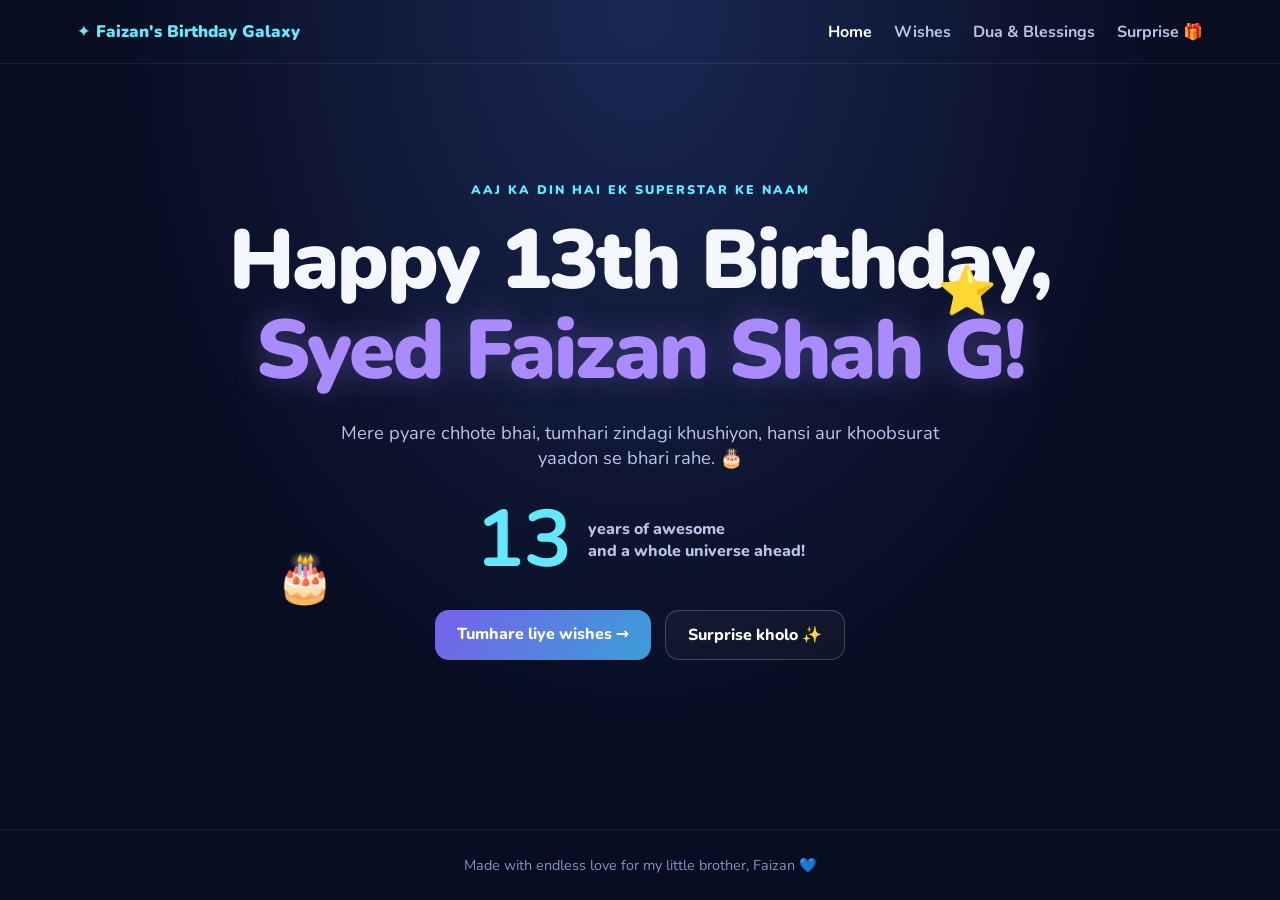
==== commit d261f5d7: "Add files via upload" ====
--- a/index.html
+++ b/index.html
@@ -1,850 +1,12 @@
 <!DOCTYPE html>
-<html lang="en">
-<head>
-    <meta charset="UTF-8">
-    <meta name="viewport" content="width=device-width, initial-scale=1.0">
-    <title>NexusDigital | Premium Agency Platform</title>
-    <!-- Google Fonts & FontAwesome for Premium Look -->
-    <link href="https://fonts.googleapis.com/css2?family=Plus+Jakarta+Sans:wght@300;400;500;600;700;800&display=swap" rel="stylesheet">
-    <link rel="stylesheet" href="https://cdnjs.cloudflare.com/ajax/libs/font-awesome/6.4.0/css/all.min.css">
-    
-    <style>
-        :root {
-            --bg-dark: #07070a;
-            --card-bg: rgba(255, 255, 255, 0.03);
-            --card-border: rgba(255, 255, 255, 0.08);
-            --text-main: #f3f4f6;
-            --text-muted: #9ca3af;
-            --primary-gradient: linear-gradient(135deg, #6366f1 0%, #a855f7 50%, #ec4899 100%);
-            --accent-glow: rgba(168, 85, 247, 0.15);
-        }
-
-        * {
-            margin: 0;
-            padding: 0;
-            box-sizing: border-box;
-            font-family: 'Plus Jakarta Sans', sans-serif;
-            scroll-behavior: smooth;
-        }
-
-        body {
-            background-color: var(--bg-dark);
-            color: var(--text-main);
-            overflow-x: hidden;
-        }
-
-        /* Reusable Glassmorphism Base */
-        .glass-card {
-            background: var(--card-bg);
-            backdrop-filter: blur(12px);
-            -webkit-backdrop-filter: blur(12px);
-            border: 1px solid var(--card-border);
-            border-radius: 16px;
-            transition: all 0.4s cubic-bezier(0.16, 1, 0.3, 1);
-        }
-
-        .glass-card:hover {
-            transform: translateY(-5px);
-            border-color: rgba(168, 85, 247, 0.3);
-            box-shadow: 0 20px 40px rgba(0, 0, 0, 0.4), 0 0 20px var(--accent-glow);
-        }
-
-        /* Section Setup */
-        section {
-            padding: 100px 5%;
-            max-width: 1400px;
-            margin: 0 auto;
-        }
-
-        .section-title {
-            text-align: center;
-            font-size: 2.5rem;
-            font-weight: 800;
-            margin-bottom: 50px;
-            background: linear-gradient(120deg, #fff 30%, #a855f7 100%);
-            -webkit-background-clip: text;
-            -webkit-text-fill-color: transparent;
-        }
-
-        /* Navigation Bar */
-        .navbar {
-            position: fixed;
-            top: 0;
-            left: 0;
-            width: 100%;
-            padding: 20px 5%;
-            display: flex;
-            justify-content: space-between;
-            align-items: center;
-            z-index: 1000;
-            background: rgba(7, 7, 10, 0.7);
-            backdrop-filter: blur(10px);
-            border-bottom: 1px solid rgba(255, 255, 255, 0.05);
-        }
-
-        .logo {
-            font-size: 1.5rem;
-            font-weight: 800;
-            background: var(--primary-gradient);
-            -webkit-background-clip: text;
-            -webkit-text-fill-color: transparent;
-            text-decoration: none;
-        }
-
-        .nav-menu {
-            display: flex;
-            list-style: none;
-            gap: 30px;
-        }
-
-        .nav-menu a {
-            color: var(--text-muted);
-            text-decoration: none;
-            font-weight: 500;
-            font-size: 0.95rem;
-            transition: color 0.3s;
-        }
-
-        .nav-menu a:hover {
-            color: #fff;
-        }
-
-        .nav-auth {
-            display: flex;
-            gap: 15px;
-            align-items: center;
-        }
-
-        .btn-login {
-            color: #fff;
-            text-decoration: none;
-            font-weight: 500;
-            font-size: 0.95rem;
-        }
-
-        .btn-signup {
-            background: var(--primary-gradient);
-            color: #fff;
-            padding: 10px 22px;
-            border-radius: 50px;
-            text-decoration: none;
-            font-weight: 600;
-            font-size: 0.95rem;
-            box-shadow: 0 4px 15px rgba(168, 85, 247, 0.3);
-            transition: transform 0.3s, box-shadow 0.3s;
-        }
-
-        .btn-signup:hover {
-            transform: scale(1.03);
-            box-shadow: 0 6px 20px rgba(168, 85, 247, 0.5);
-        }
-
-        .menu-toggle {
-            display: none;
-            color: #fff;
-            font-size: 1.5rem;
-            cursor: pointer;
-        }
-
-        /* Hero Section */
-        .hero {
-            display: flex;
-            align-items: center;
-            justify-content: space-between;
-            min-height: 100vh;
-            padding-top: 140px;
-            position: relative;
-        }
-
-        .hero::before {
-            content: '';
-            position: absolute;
-            top: 20%;
-            left: -10%;
-            width: 400px;
-            height: 400px;
-            background: rgba(99, 102, 241, 0.15);
-            filter: blur(120px);
-            border-radius: 50%;
-            z-index: -1;
-        }
-
-        .hero-content {
-            max-width: 55%;
-        }
-
-        .hero-headline {
-            font-size: 4rem;
-            font-weight: 800;
-            line-height: 1.15;
-            margin-bottom: 24px;
-            background: linear-gradient(135deg, #ffffff 40%, #c7d2fe 70%, #a855f7 100%);
-            -webkit-background-clip: text;
-            -webkit-text-fill-color: transparent;
-        }
-
-        .hero-subheadline {
-            font-size: 1.15rem;
-            color: var(--text-muted);
-            line-height: 1.6;
-            margin-bottom: 40px;
-        }
-
-        .hero-ctas {
-            display: flex;
-            gap: 20px;
-        }
-
-        .btn-primary {
-            background: var(--primary-gradient);
-            color: #fff;
-            padding: 16px 35px;
-            border-radius: 50px;
-            text-decoration: none;
-            font-weight: 700;
-            box-shadow: 0 10px 25px rgba(168, 85, 247, 0.3);
-            transition: all 0.3s;
-        }
-
-        .btn-primary:hover {
-            transform: translateY(-2px);
-            box-shadow: 0 15px 30px rgba(168, 85, 247, 0.5);
-        }
-
-        .btn-secondary {
-            background: rgba(255, 255, 255, 0.05);
-            border: 1px solid rgba(255, 255, 255, 0.1);
-            color: #fff;
-            padding: 16px 35px;
-            border-radius: 50px;
-            text-decoration: none;
-            font-weight: 700;
-            transition: all 0.3s;
-        }
-
-        .btn-secondary:hover {
-            background: rgba(255, 255, 255, 0.1);
-            border-color: rgba(255, 255, 255, 0.2);
-        }
-
-        .hero-visual {
-            max-width: 40%;
-            position: relative;
-            display: flex;
-            justify-content: center;
-        }
-
-        /* Abstract Premium 3D Shape Mockup using pure CSS */
-        .scene-3d {
-            width: 320px;
-            height: 320px;
-            background: var(--primary-gradient);
-            border-radius: 30% 70% 70% 30% / 30% 30% 70% 70%;
-            box-shadow: 0 30px 60px rgba(99, 102, 241, 0.3), inset 10px 10px 40px rgba(255,255,255,0.2);
-            animation: morphing 10s ease-in-out infinite alternate, floating 6s ease-in-out infinite;
-        }
-
-        @keyframes morphing {
-            0% { border-radius: 30% 70% 70% 30% / 30% 30% 70% 70%; }
-            50% { border-radius: 50% 50% 30% 70% / 50% 60% 40% 63%; }
-            100% { border-radius: 60% 40% 60% 40% / 40% 50% 50% 60%; }
-        }
-
-        @keyframes floating {
-            0%, 100% { transform: translateY(0); }
-            50% { transform: translateY(-20px); }
-        }
-
-        /* Services Grid */
-        .services-grid {
-            display: grid;
-            grid-template-columns: repeat(auto-fit, minmax(280px, 1fr));
-            gap: 25px;
-        }
-
-        .service-card {
-            padding: 40px 30px;
-        }
-
-        .service-icon {
-            font-size: 2rem;
-            margin-bottom: 25px;
-            background: var(--primary-gradient);
-            -webkit-background-clip: text;
-            -webkit-text-fill-color: transparent;
-            display: inline-block;
-        }
-
-        .service-card h3 {
-            font-size: 1.3rem;
-            font-weight: 700;
-            margin-bottom: 12px;
-        }
-
-        .service-card p {
-            color: var(--text-muted);
-            font-size: 0.95rem;
-            line-height: 1.5;
-        }
-
-        /* Why Choose Us Grid */
-        .features-grid {
-            display: grid;
-            grid-template-columns: repeat(auto-fit, minmax(220px, 1fr));
-            gap: 25px;
-        }
-
-        .feature-card {
-            padding: 35px 25px;
-            text-align: center;
-        }
-
-        .feature-icon {
-            width: 60px;
-            height: 60px;
-            border-radius: 50px;
-            background: rgba(168, 85, 247, 0.1);
-            border: 1px solid rgba(168, 85, 247, 0.2);
-            display: flex;
-            align-items: center;
-            justify-content: center;
-            margin: 0 auto 20px;
-            font-size: 1.4rem;
-            color: #a855f7;
-        }
-
-        .feature-card h3 {
-            font-size: 1.15rem;
-            font-weight: 700;
-            margin-bottom: 10px;
-        }
-
-        /* How It Works (Steps) */
-        .steps-container {
-            display: grid;
-            grid-template-columns: repeat(auto-fit, minmax(240px, 1fr));
-            gap: 30px;
-            position: relative;
-        }
-
-        .step-card {
-            padding: 40px 30px;
-            position: relative;
-        }
-
-        .step-num {
-            position: absolute;
-            top: 20px;
-            right: 30px;
-            font-size: 3.5rem;
-            font-weight: 900;
-            opacity: 0.08;
-            background: linear-gradient(#fff, transparent);
-            -webkit-background-clip: text;
-            -webkit-text-fill-color: transparent;
-        }
-
-        .step-card h3 {
-            font-size: 1.25rem;
-            margin-top: 15px;
-            margin-bottom: 10px;
-        }
-
-        .step-card p {
-            color: var(--text-muted);
-            font-size: 0.95rem;
-            line-height: 1.5;
-        }
-
-        /* Statistics Layout */
-        .stats-section {
-            background: linear-gradient(180deg, transparent, rgba(99, 102, 241, 0.03), transparent);
-        }
-
-        .stats-grid {
-            display: grid;
-            grid-template-columns: repeat(auto-fit, minmax(200px, 1fr));
-            gap: 30px;
-            text-align: center;
-        }
-
-        .stat-number {
-            font-size: 3.5rem;
-            font-weight: 800;
-            background: var(--primary-gradient);
-            -webkit-background-clip: text;
-            -webkit-text-fill-color: transparent;
-            margin-bottom: 5px;
-        }
-
-        .stat-label {
-            color: var(--text-muted);
-            font-size: 1rem;
-            font-weight: 500;
-        }
-
-        /* Testimonials Layout */
-        .testimonials-grid {
-            display: grid;
-            grid-template-columns: repeat(auto-fit, minmax(300px, 1fr));
-            gap: 30px;
-        }
-
-        .testimonial-card {
-            padding: 35px;
-        }
-
-        .stars {
-            color: #fbbf24;
-            margin-bottom: 15px;
-            font-size: 0.9rem;
-        }
-
-        .review-text {
-            color: var(--text-main);
-            font-size: 1rem;
-            line-height: 1.6;
-            margin-bottom: 25px;
-            font-style: italic;
-        }
-
-        .client-info {
-            display: flex;
-            align-items: center;
-            gap: 15px;
-        }
-
-        .client-avatar {
-            width: 48px;
-            height: 48px;
-            border-radius: 50%;
-            background: #25262b;
-            display: flex;
-            align-items: center;
-            justify-content: center;
-            font-weight: 700;
-            border: 2px solid rgba(168, 85, 247, 0.4);
-        }
-
-        .client-details h4 {
-            font-size: 0.95rem;
-            font-weight: 700;
-        }
-
-        .client-details p {
-            color: var(--text-muted);
-            font-size: 0.85rem;
-        }
-
-        /* Final CTA Banner */
-        .final-cta {
-            text-align: center;
-            position: relative;
-        }
-
-        .cta-banner {
-            padding: 80px 40px;
-            max-width: 1000px;
-            margin: 0 auto;
-            position: relative;
-            overflow: hidden;
-        }
-
-        .cta-banner::before {
-            content: '';
-            position: absolute;
-            top: 0; left: 0; right: 0; bottom: 0;
-            background: linear-gradient(135deg, rgba(99, 102, 241, 0.05) 0%, rgba(168, 85, 247, 0.05) 100%);
-            z-index: -1;
-        }
-
-        .cta-banner h2 {
-            font-size: 2.8rem;
-            font-weight: 800;
-            line-height: 1.2;
-            max-width: 800px;
-            margin: 0 auto 35px;
-        }
-
-        /* Footer Layout */
-        footer {
-            border-top: 1px solid var(--card-border);
-            padding: 80px 5% 30px;
-            background: #040406;
-        }
-
-        .footer-grid {
-            max-width: 1400px;
-            margin: 0 auto 60px;
-            display: grid;
-            grid-template-columns: 2fr 1fr 1fr 1.5fr;
-            gap: 50px;
-        }
-
-        .footer-brand p {
-            color: var(--text-muted);
-            margin-top: 20px;
-            line-height: 1.6;
-            font-size: 0.95rem;
-            max-width: 320px;
-        }
-
-        .footer-heading {
-            font-size: 1rem;
-            font-weight: 700;
-            margin-bottom: 25px;
-            text-transform: uppercase;
-            letter-spacing: 0.05em;
-        }
-
-        .footer-links {
-            list-style: none;
-        }
-
-        .footer-links li {
-            margin-bottom: 12px;
-        }
-
-        .footer-links a {
-            color: var(--text-muted);
-            text-decoration: none;
-            font-size: 0.95rem;
-            transition: color 0.3s;
-        }
-
-        .footer-links a:hover {
-            color: #fff;
-        }
-
-        .social-icons {
-            display: flex;
-            gap: 15px;
-            margin-top: 20px;
-        }
-
-        .social-icons a {
-            width: 38px;
-            height: 38px;
-            border-radius: 50%;
-            background: rgba(255,255,255,0.04);
-            border: 1px solid var(--card-border);
-            color: var(--text-muted);
-            display: flex;
-            align-items: center;
-            justify-content: center;
-            text-decoration: none;
-            transition: all 0.3s;
-        }
-
-        .social-icons a:hover {
-            background: var(--primary-gradient);
-            color: #fff;
-            transform: translateY(-3px);
-        }
-
-        .footer-bottom {
-            max-width: 1400px;
-            margin: 0 auto;
-            padding-top: 30px;
-            border-top: 1px solid rgba(255,255,255,0.05);
-            display: flex;
-            justify-content: space-between;
-            align-items: center;
-            color: var(--text-muted);
-            font-size: 0.85rem;
-        }
-
-        /* Responsive Breakpoints */
-        @media (max-width: 1024px) {
-            .hero {
-                flex-direction: column;
-                text-align: center;
-                padding-top: 160px;
-                gap: 50px;
-            }
-            .hero-content {
-                max-width: 100%;
-            }
-            .hero-headline {
-                font-size: 3rem;
-            }
-            .hero-ctas {
-                justify-content: center;
-            }
-            .hero-visual {
-                max-width: 100%;
-            }
-            .footer-grid {
-                grid-template-columns: 1fr 1fr;
-                gap: 40px;
-            }
-        }
-
-        @media (max-width: 768px) {
-            .nav-menu, .nav-auth {
-                display: none;
-            }
-            .menu-toggle {
-                display: block;
-            }
-            .cta-banner h2 {
-                font-size: 2rem;
-            }
-            .footer-grid {
-                grid-template-columns: 1fr;
-                gap: 35px;
-            }
-            .footer-bottom {
-                flex-direction: column;
-                gap: 15px;
-                text-align: center;
-            }
-        }
-    </style>
-</head>
+<html lang="en"><head><meta charset="UTF-8"><meta name="viewport" content="width=device-width,initial-scale=1">
+<title>Happy 13th Birthday, Faizan!</title><link rel="stylesheet" href="style.css"></head>
 <body>
-
-    <!-- Navigation Bar -->
-    <nav class="navbar">
-        <a href="#" class="logo">NexusDigital</a>
-        <ul class="nav-menu">
-            <li><a href="#">Home</a></li>
-            <li><a href="#services">Services</a></li>
-            <li><a href="#why-choose-us">Why Choose Us</a></li>
-            <li><a href="#how-it-works">How It Works</a></li>
-            <li><a href="#testimonials">Success Stories</a></li>
-        </ul>
-        <div class="nav-auth">
-            <a href="#" class="btn-login">Login</a>
-            <a href="#" class="btn-signup">Sign Up</a>
-        </div>
-        <div class="menu-toggle"><i class="fa-solid fa-bars"></i></div>
-    </nav>
-
-    <!-- Hero Section -->
-    <section class="hero" id="home">
-        <div class="hero-content">
-            <h1 class="hero-headline">Scale Your Brand While We Handle Everything.</h1>
-            <p class="hero-subheadline">From content creation and social media management to branding and growth strategies — our expert team helps influencers, businesses, and creators grow faster.</p>
-            <div class="hero-ctas">
-                <a href="#" class="btn-primary">Get Started</a>
-                <a href="#" class="btn-secondary">View Plans</a>
-            </div>
-        </div>
-        <div class="hero-visual">
-            <!-- Smooth interactive 3D placeholder element -->
-            <div class="scene-3d"></div>
-        </div>
-    </section>
-
-    <!-- Services Section -->
-    <section id="services">
-        <h2 class="section-title">Our Premium Services</h2>
-        <div class="services-grid">
-            <div class="service-card glass-card">
-                <i class="fa-solid fa-bullhorn service-icon"></i>
-                <h3>Social Media Management</h3>
-                <p>Complete strategic oversight, content distribution pipelines, and community ecosystem health monitoring.</p>
-            </div>
-            <div class="service-card glass-card">
-                <i class="fa-solid fa-video service-icon"></i>
-                <h3>Video Editing</h3>
-                <p>High-retention cinematic sequencing, precise pacing, micro-animations, and audio engineering tailored to your niche.</p>
-            </div>
-            <div class="service-card glass-card">
-                <i class="fa-solid fa-compass-drafting service-icon"></i>
-                <h3>Graphic Design</h3>
-                <p>Futuristic identity design, layout styling frameworks, and premium conversion assets that demand attention.</p>
-            </div>
-            <div class="service-card glass-card">
-                <i class="fa-brands fa-youtube service-icon"></i>
-                <h3>YouTube Management</h3>
-                <p>Click-engineered thumbnails, analytical performance optimization, keyword structures, and playlist configurations.</p>
-            </div>
-            <div class="service-card glass-card">
-                <i class="fa-brands fa-tiktok service-icon"></i>
-                <h3>TikTok Growth</h3>
-                <p>Algorithmic hook optimization, trend-jacking execution, and highly volatile short-form asset scaling setups.</p>
-            </div>
-            <div class="service-card glass-card">
-                <i class="fa-solid fa-chart-line service-icon"></i>
-                <h3>Branding & Marketing</h3>
-                <p>Psychological positioning plans, multi-channel performance advertising, and complete funnel development blueprints.</p>
-            </div>
-            <div class="service-card glass-card">
-                <i class="fa-solid fa-code service-icon"></i>
-                <h3>Website Design & Dev</h3>
-                <p>Hyper-responsive deployment environments built using low-latency clean architecture foundations.</p>
-            </div>
-        </div>
-    </section>
-
-    <!-- Why Choose Us Section -->
-    <section id="why-choose-us">
-        <h2 class="section-title">Why Scale with Us</h2>
-        <div class="features-grid">
-            <div class="feature-card glass-card">
-                <div class="feature-icon"><i class="fa-solid fa-user-tie"></i></div>
-                <h3>Professional Team</h3>
-                <p>Vetted specialists managing your architecture daily.</p>
-            </div>
-            <div class="feature-card glass-card">
-                <div class="feature-icon"><i class="fa-solid fa-tags"></i></div>
-                <h3>Affordable Packages</h3>
-                <p>Enterprise-grade output frameworks built for lean businesses.</p>
-            </div>
-            <div class="feature-card glass-card">
-                <div class="feature-icon"><i class="fa-solid fa-headset"></i></div>
-                <h3>Dedicated Managers</h3>
-                <p>Direct communication bridges directly inside your ecosystem.</p>
-            </div>
-            <div class="feature-card glass-card">
-                <div class="feature-icon"><i class="fa-solid fa-circle-check"></i></div>
-                <h3>24/7 Support</h3>
-                <p>Continuous monitoring arrays keep distribution alive constantly.</p>
-            </div>
-            <div class="feature-card glass-card">
-                <div class="feature-icon"><i class="fa-solid fa-bolt"></i></div>
-                <h3>Proven Growth</h3>
-                <p>Data-centric execution models built to generate clear metrics.</p>
-            </div>
-        </div>
-    </section>
-
-    <!-- How It Works Section -->
-    <section id="how-it-works">
-        <h2 class="section-title">The Onboarding Blueprint</h2>
-        <div class="steps-container">
-            <div class="step-card glass-card">
-                <span class="step-num">01</span>
-                <i class="fa-solid fa-user-plus service-icon"></i>
-                <h3>Create an Account</h3>
-                <p>Initialize your identity inside our secured project management workspace parameters.</p>
-            </div>
-            <div class="step-card glass-card">
-                <span class="step-num">02</span>
-                <i class="fa-solid fa-credit-card service-icon"></i>
-                <h3>Choose Subscription</h3>
-                <p>Pick a highly clear, unbundled subscription scale matching your current growth projection.</p>
-            </div>
-            <div class="step-card glass-card">
-                <span class="step-num">03</span>
-                <i class="fa-solid fa-users-gear service-icon"></i>
-                <h3>Get Assigned Experts</h3>
-                <p>Instantly tie into a specific operations pod optimized precisely for your unique market vertical.</p>
-            </div>
-            <div class="step-card glass-card">
-                <span class="step-num">04</span>
-                <i class="fa-solid fa-rocket service-icon"></i>
-                <h3>Watch Your Brand Grow</h3>
-                <p>Monitor your performance systems scale as we systematically execute operations flawlessly.</p>
-            </div>
-        </div>
-    </section>
-
-    <!-- Statistics Section -->
-    <section class="stats-section">
-        <div class="stats-grid">
-            <div class="stat-item">
-                <div class="stat-number">500+</div>
-                <div class="stat-label">Clients Served Globally</div>
-            </div>
-            <div class="stat-item">
-                <div class="stat-number">1000+</div>
-                <div class="stat-label">Projects Completed Fully</div>
-            </div>
-            <div class="stat-item">
-                <div class="stat-number">50+</div>
-                <div class="stat-label">Expert Team Members</div>
-            </div>
-            <div class="stat-item">
-                <div class="stat-number">98%</div>
-                <div class="stat-label">Client Satisfaction Rating</div>
-            </div>
-        </div>
-    </section>
-
-    <!-- Testimonials Section -->
-    <section id="testimonials">
-        <h2 class="section-title">Success Stories</h2>
-        <div class="testimonials-grid">
-            <div class="testimonial-card glass-card">
-                <div class="stars"><i class="fa-solid fa-star"></i><i class="fa-solid fa-star"></i><i class="fa-solid fa-star"></i><i class="fa-solid fa-star"></i><i class="fa-solid fa-star"></i></div>
-                <p class="review-text">"Offloading my channel content pipeline to this network freed up 30 hours weekly. Our retention metric rose instantly by 22%."</p>
-                <div class="client-info">
-                    <div class="client-avatar">MA</div>
-                    <div class="client-details">
-                        <h4>Marcus Aureli</h4>
-                        <p>Tech Creator (1.2M+ Subs)</p>
-                    </div>
-                </div>
-            </div>
-            <div class="testimonial-card glass-card">
-                <div class="stars"><i class="fa-solid fa-star"></i><i class="fa-solid fa-star"></i><i class="fa-solid fa-star"></i><i class="fa-solid fa-star"></i><i class="fa-solid fa-star"></i></div>
-                <p class="review-text">"The dedicated management pod handled our corporate conversion funnels flawlessly. Our operational scaling costs dropped drastically."</p>
-                <div class="client-info">
-                    <div class="client-avatar">SR</div>
-                    <div class="client-details">
-                        <h4>Sarah Jenkins</h4>
-                        <p>COO, Veloce Enterprises</p>
-                    </div>
-                </div>
-            </div>
-        </div>
-    </section>
-
-    <!-- Final CTA Section -->
-    <section class="final-cta">
-        <div class="cta-banner glass-card">
-            <h2>Stop Managing Everything Alone. Build Your Brand With a Dedicated Team.</h2>
-            <a href="#" class="btn-primary">Join Now</a>
-        </div>
-    </section>
-
-    <!-- Footer -->
-    <footer>
-        <div class="footer-grid">
-            <div class="footer-brand">
-                <a href="#" class="logo">NexusDigital</a>
-                <p>Deploying premium multi-channel human capital execution frameworks to unlock extreme business scalability limits worldwide.</p>
-                <div class="social-icons">
-                    <a href="#"><i class="fa-brands fa-twitter"></i></a>
-                    <a href="#"><i class="fa-brands fa-instagram"></i></a>
-                    <a href="#"><i class="fa-brands fa-linkedin-in"></i></a>
-                    <a href="#"><i class="fa-brands fa-youtube"></i></a>
-                </div>
-            </div>
-            <div>
-                <h4 class="footer-heading">Quick Links</h4>
-                <ul class="footer-links">
-                    <li><a href="#home">Home</a></li>
-                    <li><a href="#services">Services</a></li>
-                    <li><a href="#why-choose-us">Why Choose Us</a></li>
-                    <li><a href="#how-it-works">How It Works</a></li>
-                </ul>
-            </div>
-            <div>
-                <h4 class="footer-heading">Company Context</h4>
-                <ul class="footer-links">
-                    <li><a href="#">About Us</a></li>
-                    <li><a href="#">Success Stories</a></li>
-                    <li><a href="#">Privacy Protocol</a></li>
-                    <li><a href="#">Terms of Scale</a></li>
-                </ul>
-            </div>
-            <div>
-                <h4 class="footer-heading">Contact Information</h4>
-                <ul class="footer-links" style="color: var(--text-muted); font-size: 0.95rem;">
-                    <li style="margin-bottom: 12px;"><i class="fa-solid fa-envelope" style="margin-right: 10px; color: #a855f7;"></i> ops@nexusdigital.io</li>
-                    <li style="margin-bottom: 12px;"><i class="fa-solid fa-location-dot" style="margin-right: 10px; color: #a855f7;"></i> Global Distribution Network</li>
-                </ul>
-            </div>
-        </div>
-        <div class="footer-bottom">
-            <p>&copy; 2026 NexusDigital Platform Inc. All rights reserved.</p>
-            <p>Designed for elite growth deployment infrastructures.</p>
-        </div>
-    </footer>
-
-</body>
-</html>
+<nav><a class="brand" href="index.html">✦ Faizan's Birthday Galaxy</a><button class="menu" onclick="document.querySelector('nav ul').classList.toggle('open')" aria-label="Menu">☰</button>
+<ul><li><a class="active" href="index.html">Home</a></li><li><a href="wishes.html">Wishes</a></li><li><a href="blessings.html">Dua & Blessings</a></li><li><a href="surprise.html">Surprise 🎁</a></li></ul></nav>
+<main class="hero"><div class="eyebrow">Aaj ka din hai ek superstar ke naam</div><h1>Happy 13th Birthday,<br><span>Syed Faizan Shah G!</span></h1>
+<p class="lead">Mere pyare chhote bhai, tumhari zindagi khushiyon, hansi aur khoobsurat yaadon se bhari rahe. 🎂</p>
+<div class="age"><strong>13</strong><span>years of awesome<br>and a whole universe ahead!</span></div>
+<div class="actions"><a class="btn primary" href="wishes.html">Tumhare liye wishes →</a><a class="btn" href="surprise.html">Surprise kholo ✨</a></div>
+<div class="floating cake">🎂</div><div class="floating star">⭐</div></main>
+<footer>Made with endless love for my little brother, Faizan 💙</footer><script src="script.js"></script></body></html>
--- a/style.css
+++ b/style.css
@@ -0,0 +1,7 @@
+@import url('https://fonts.googleapis.com/css2?family=Nunito:wght@400;600;700;800;900&display=swap');
+:root{--bg:#080d22;--panel:#121b38;--text:#f5f7ff;--muted:#b9c4e8;--cyan:#62e8ff;--purple:#a98bff}
+*{box-sizing:border-box}body{margin:0;background:radial-gradient(ellipse at top,#1a2854 0,#080d22 58%);color:var(--text);font-family:Nunito,system-ui,sans-serif;min-height:100vh;display:flex;flex-direction:column}
+nav{display:flex;align-items:center;justify-content:space-between;padding:20px 6%;border-bottom:1px solid #ffffff14;gap:18px}.brand{font-weight:900;color:var(--cyan);text-decoration:none;font-size:1.05rem}nav ul{display:flex;gap:22px;list-style:none;margin:0;padding:0}nav a{color:var(--muted);text-decoration:none;font-weight:700}nav a:hover,nav a.active{color:white}.menu{display:none;background:none;color:white;border:0;font-size:1.5rem}
+.hero{position:relative;text-align:center;max-width:900px;margin:auto;padding:80px 24px 95px;overflow:hidden}.eyebrow{color:var(--cyan);text-transform:uppercase;letter-spacing:2px;font-size:.78rem;font-weight:900}h1{font-size:clamp(2.5rem,7vw,5.2rem);line-height:1.08;margin:18px 0;font-weight:900;letter-spacing:-2px}h1 span{color:var(--purple);text-shadow:0 0 32px #a98bff55}.lead{font-size:1.15rem;color:var(--muted);max-width:650px;margin:24px auto}.age{display:flex;align-items:center;justify-content:center;gap:16px;margin:30px auto}.age strong{font-size:5rem;line-height:1;color:var(--cyan)}.age span{text-align:left;color:var(--muted);font-weight:800}.actions{display:flex;justify-content:center;gap:14px;flex-wrap:wrap;margin-top:28px}.btn{display:inline-block;padding:13px 22px;border:1px solid #ffffff35;border-radius:14px;color:white;text-decoration:none;font-weight:900;background:#ffffff08;cursor:pointer;font:inherit;font-weight:800}.btn:hover{transform:translateY(-2px);border-color:var(--cyan)}.primary{background:linear-gradient(120deg,#7662e9,#3a9ed9);border:0}.floating{position:absolute;font-size:3rem;animation:float 4s ease-in-out infinite}.cake{left:8%;bottom:22%}.star{right:9%;top:24%;animation-delay:1s}@keyframes float{50%{transform:translateY(-15px) rotate(8deg)}}footer{text-align:center;padding:25px;color:#8492bd;font-size:.9rem;border-top:1px solid #ffffff10;margin-top:auto}
+.page{width:min(1000px,90%);margin:55px auto 70px;text-align:center}.page h1{font-size:clamp(2.2rem,5vw,4rem)}.cards{display:grid;grid-template-columns:repeat(2,1fr);gap:18px;margin:35px 0}.quote,.blessing{background:linear-gradient(145deg,#172344,#10182f);border:1px solid #ffffff15;border-radius:22px;padding:26px;text-align:left;box-shadow:0 12px 35px #0002}.quote div{font-size:1.8rem}.quote p,.blessing p{font-size:1.08rem;line-height:1.8;color:#e0e7ff}.blessing{max-width:760px;margin:32px auto;text-align:center}.small-note{color:var(--muted);font-style:italic;margin:25px auto 35px}.gift-wrap{margin:30px auto}.gift{font-size:7rem;background:none;border:0;cursor:pointer;filter:drop-shadow(0 12px 20px #a98bff55);transition:.3s}.gift:hover{transform:scale(1.1) rotate(-5deg)}.hidden{display:none}.surprise #confetti{margin:10px}.spark{position:fixed;pointer-events:none;animation:burst 1.2s ease-out forwards;font-size:24px}@keyframes burst{from{transform:translate(0,0) scale(.5);opacity:1}to{transform:translate(var(--x),var(--y)) scale(1.4);opacity:0}}
+@media(max-width:700px){nav{padding:16px 5%;flex-wrap:wrap}.menu{display:block}nav ul{display:none;width:100%;flex-direction:column;gap:14px;padding:12px 0}nav ul.open{display:flex}.hero{padding:65px 20px}.cards{grid-template-columns:1fr}.cake{left:3%;bottom:8%}.star{right:4%;top:12%}.age strong{font-size:4rem}}
